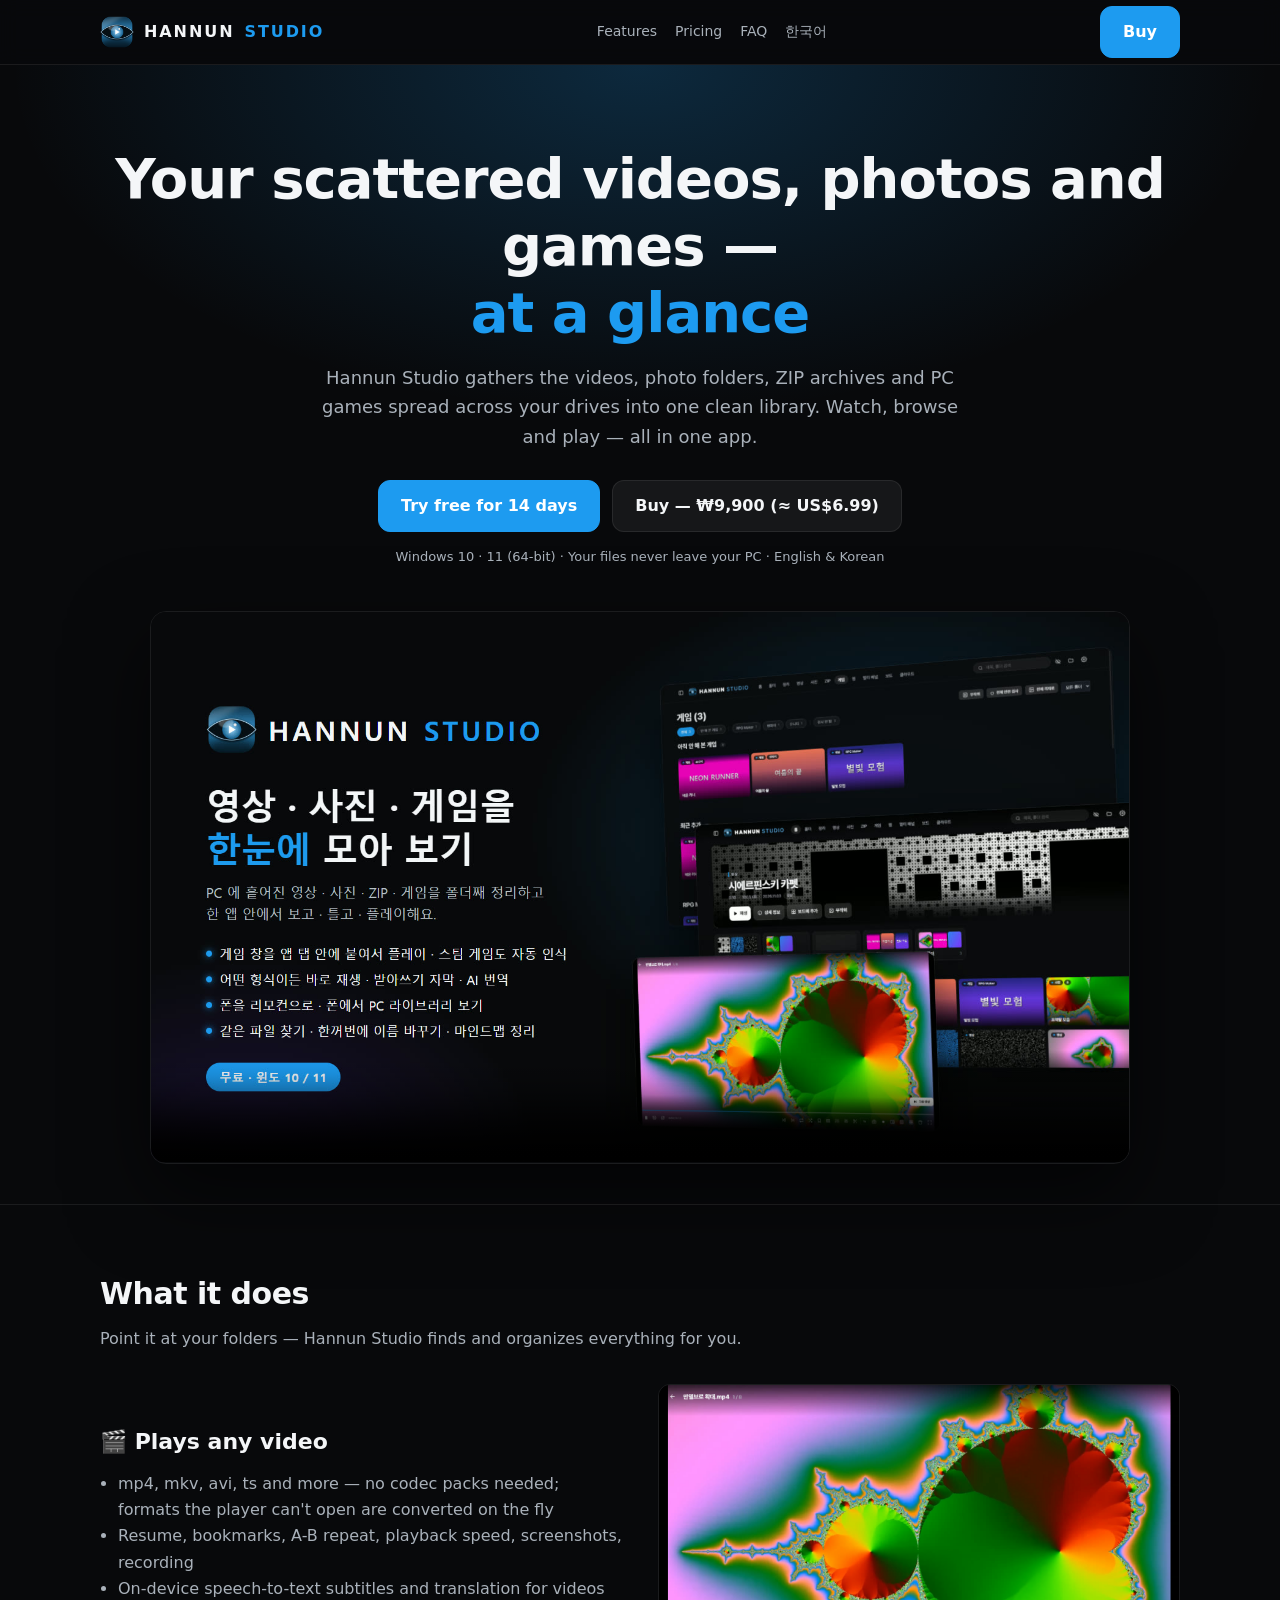
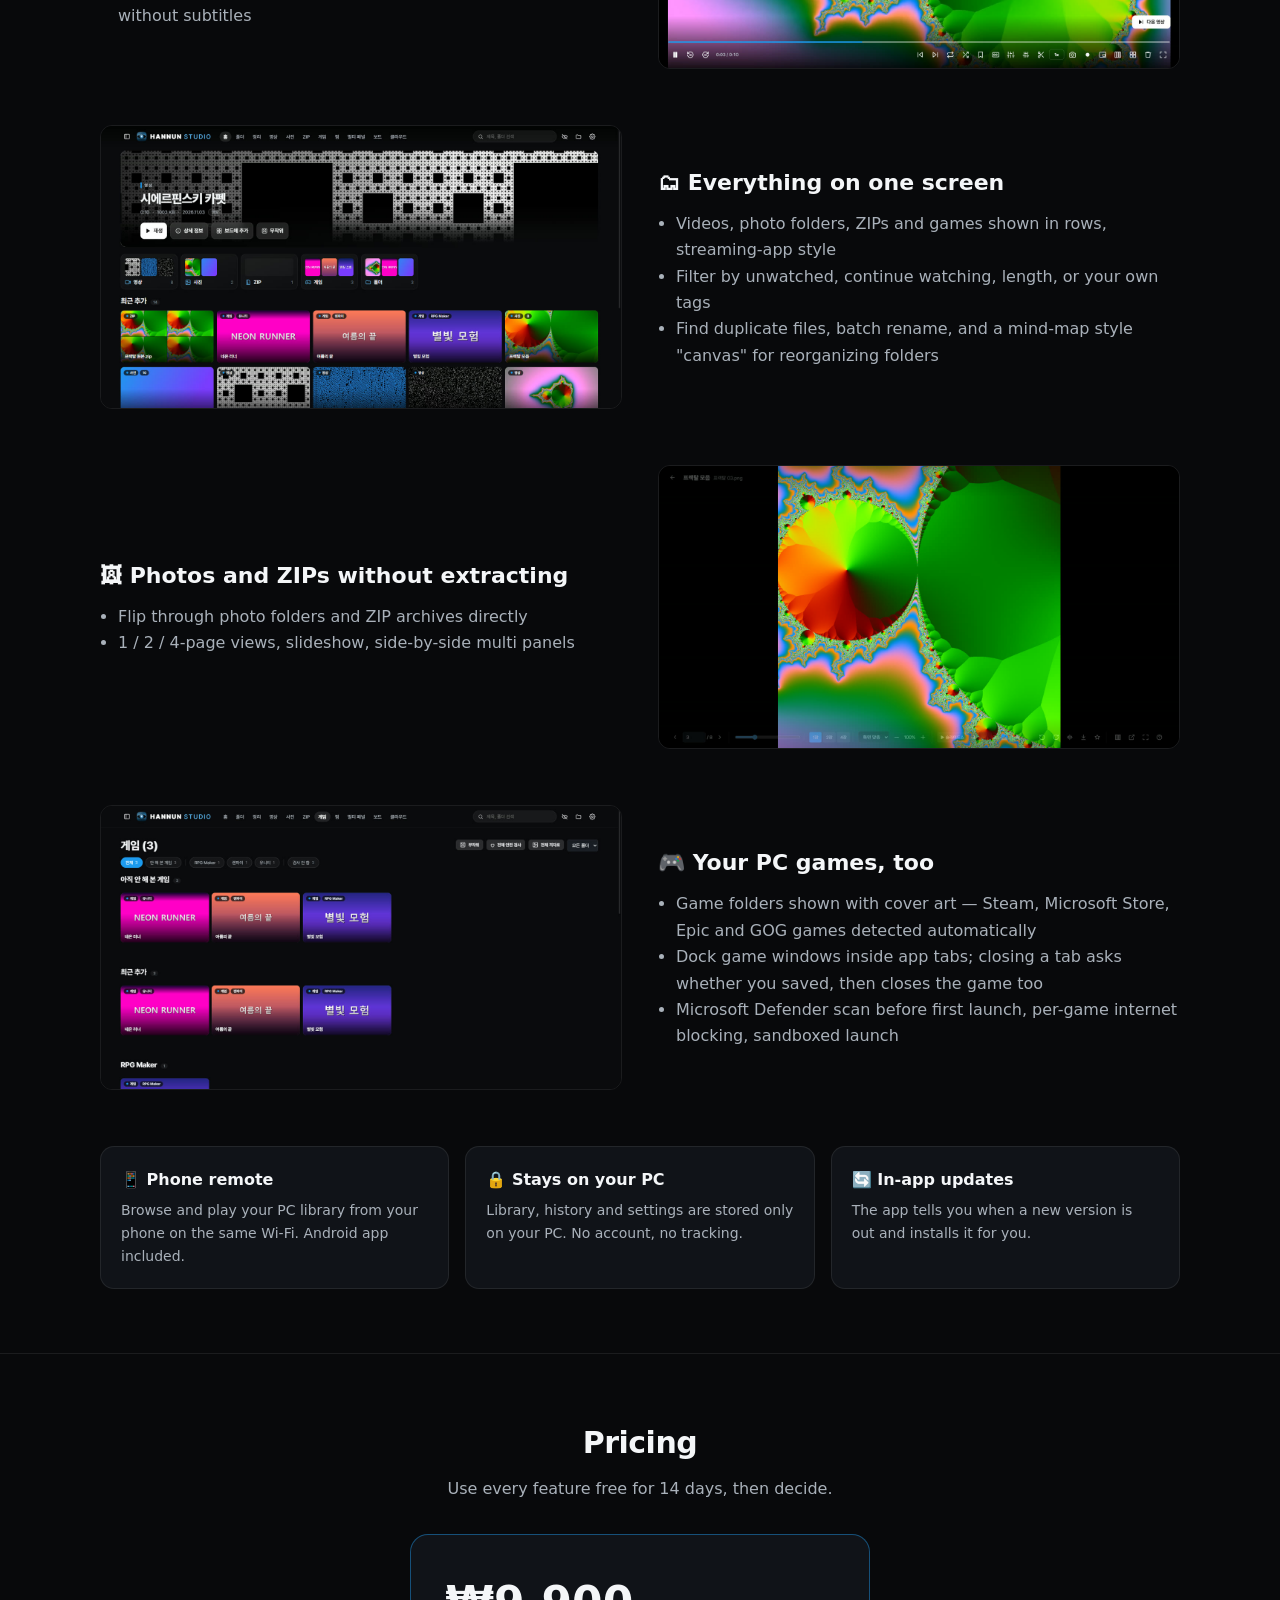
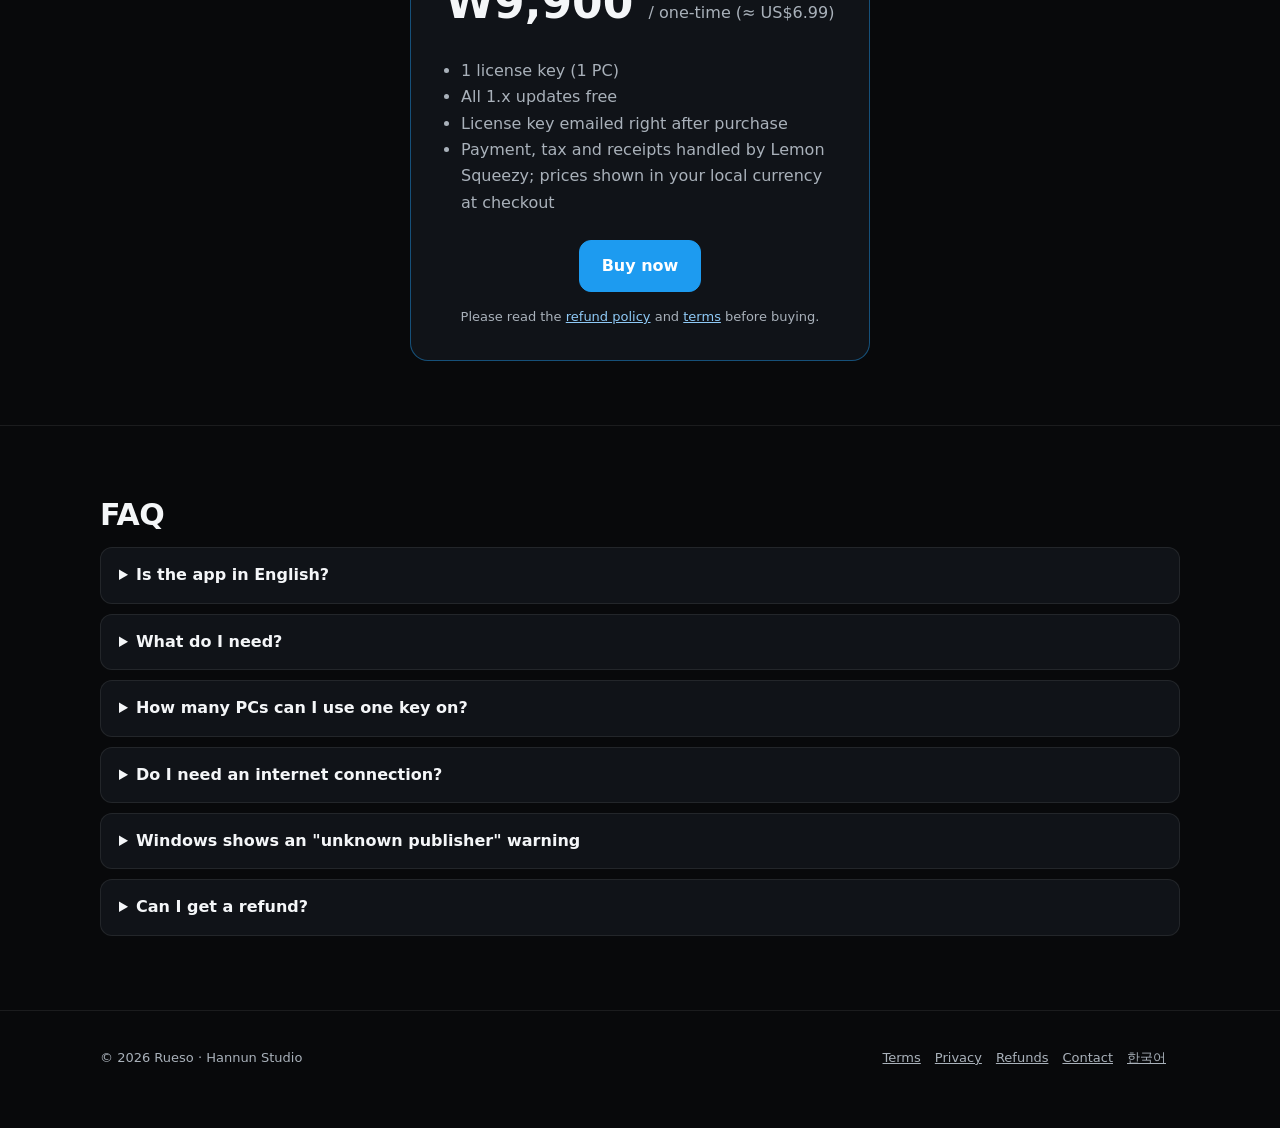
==== en/index.html @ 0281b0a4 "가격 ₩9,900 (약 US$6.99) Co-Authored-By: Claude Opus 5.5 <noreply@anthropic.com>" ====
<!doctype html>
<html lang="en">
<head>
<meta charset="utf-8">
<meta name="viewport" content="width=device-width, initial-scale=1">
<title>Hannun Studio — your videos, photos and games in one place</title>
<meta name="description" content="A Windows desktop app that organizes the videos, photo folders, ZIP archives and PC games scattered across your drives into one library.">
<link rel="icon" href="../img/logo.png">
<link rel="stylesheet" href="../style.css">
</head>
<body>
<header class="top"><div class="wrap">
  <a class="brand" href="./"><img src="../img/logo.png" alt="">HANNUN <span>STUDIO</span></a>
  <nav class="links"><a href="#features">Features</a><a href="#price">Pricing</a><a href="#faq">FAQ</a><a href="../">한국어</a></nav>
  <a class="btn primary" href="https://BUY-LINK">Buy</a>
</div></header>

<div class="hero"><div class="wrap">
  <h1>Your scattered videos, photos and games —<br><em>at a glance</em></h1>
  <p>Hannun Studio gathers the videos, photo folders, ZIP archives and PC games spread across your drives into one clean library. Watch, browse and play — all in one app.</p>
  <div class="cta">
    <a class="btn primary" href="https://github.com/hannunstudio/hannunstudio.github.io/releases/latest/download/HannunStudio-Setup.exe">Try free for 14 days</a>
    <a class="btn" href="#price">Buy — ₩9,900 (≈ US$6.99)</a>
  </div>
  <small>Windows 10 · 11 (64-bit) · Your files never leave your PC · English &amp; Korean</small>
  <div class="video"><video src="../img/promo.mp4" poster="../img/banner.jpg" autoplay muted loop playsinline controls></video></div>
</div></div>

<section id="features"><div class="wrap">
  <h2>What it does</h2>
  <p class="lead">Point it at your folders — Hannun Studio finds and organizes everything for you.</p>

  <div class="feat">
    <div><h3>🎬 Plays any video</h3><ul>
      <li>mp4, mkv, avi, ts and more — no codec packs needed; formats the player can't open are converted on the fly</li>
      <li>Resume, bookmarks, A-B repeat, playback speed, screenshots, recording</li>
      <li>On-device speech-to-text subtitles and translation for videos without subtitles</li>
    </ul></div>
    <div class="shot"><img src="../img/player.jpg" alt="Video player" loading="lazy"></div>
  </div>

  <div class="feat">
    <div><h3>🗂 Everything on one screen</h3><ul>
      <li>Videos, photo folders, ZIPs and games shown in rows, streaming-app style</li>
      <li>Filter by unwatched, continue watching, length, or your own tags</li>
      <li>Find duplicate files, batch rename, and a mind-map style "canvas" for reorganizing folders</li>
    </ul></div>
    <div class="shot"><img src="../img/home.jpg" alt="Home screen" loading="lazy"></div>
  </div>

  <div class="feat">
    <div><h3>🖼 Photos and ZIPs without extracting</h3><ul>
      <li>Flip through photo folders and ZIP archives directly</li>
      <li>1 / 2 / 4-page views, slideshow, side-by-side multi panels</li>
    </ul></div>
    <div class="shot"><img src="../img/viewer.jpg" alt="Photo viewer" loading="lazy"></div>
  </div>

  <div class="feat">
    <div><h3>🎮 Your PC games, too</h3><ul>
      <li>Game folders shown with cover art — Steam, Microsoft Store, Epic and GOG games detected automatically</li>
      <li>Dock game windows inside app tabs; closing a tab asks whether you saved, then closes the game too</li>
      <li>Microsoft Defender scan before first launch, per-game internet blocking, sandboxed launch</li>
    </ul></div>
    <div class="shot"><img src="../img/games.jpg" alt="Game library" loading="lazy"></div>
  </div>

  <div class="grid3">
    <div class="card"><b>📱 Phone remote</b><p>Browse and play your PC library from your phone on the same Wi-Fi. Android app included.</p></div>
    <div class="card"><b>🔒 Stays on your PC</b><p>Library, history and settings are stored only on your PC. No account, no tracking.</p></div>
    <div class="card"><b>🔄 In-app updates</b><p>The app tells you when a new version is out and installs it for you.</p></div>
  </div>
</div></section>

<section id="price"><div class="wrap">
  <h2 style="text-align:center">Pricing</h2>
  <p class="lead" style="text-align:center">Use every feature free for 14 days, then decide.</p>
  <div class="price">
    <div class="amt">₩9,900 <small>/ one-time (≈ US$6.99)</small></div>
    <ul>
      <li>1 license key (1 PC)</li>
      <li>All 1.x updates free</li>
      <li>License key emailed right after purchase</li>
      <li>Payment, tax and receipts handled by Lemon Squeezy; prices shown in your local currency at checkout</li>
    </ul>
    <a class="btn primary" href="https://BUY-LINK">Buy now</a>
    <p style="color:var(--text2);font-size:13px;margin:14px 0 0">Please read the <a href="refund.html">refund policy</a> and <a href="terms.html">terms</a> before buying.</p>
  </div>
</div></section>

<section id="faq"><div class="wrap">
  <h2>FAQ</h2>
  <details><summary>Is the app in English?</summary><p>Yes. The app and the phone app come in English and Korean, following your Windows (and phone) language. You can switch in Settings → Display → Language.</p></details>
  <details><summary>What do I need?</summary><p>Windows 10 or 11 (64-bit). macOS is not supported yet.</p></details>
  <details><summary>How many PCs can I use one key on?</summary><p>One PC. When you change PCs, remove the key in Settings → About and register it on the new PC.</p></details>
  <details><summary>Do I need an internet connection?</summary><p>Only to register the license key and to download updates. Everything else works offline.</p></details>
  <details><summary>Windows shows an "unknown publisher" warning</summary><p>The app is made by an independent developer and is not code-signed yet. Click "More info → Run anyway" to install.</p></details>
  <details><summary>Can I get a refund?</summary><p>Yes — full refund within 14 days of purchase. See the <a href="refund.html">refund policy</a>.</p></details>
</div></section>

<footer><div class="wrap">
  <div>© 2026 Rueso · Hannun Studio</div>
  <div><a href="terms.html">Terms</a><a href="privacy.html">Privacy</a><a href="refund.html">Refunds</a><a href="mailto:yns747@gmail.com">Contact</a><a href="../">한국어</a></div>
</div></footer>
</body>
</html>
---- style.css ----
:root { --bg: #08090b; --bg2: #101318; --line: rgba(255,255,255,.08); --text: #f4f6f8; --text2: #a9b1ba; --accent: #1d9bf0; --accent2: #8fcaf7; }
* { box-sizing: border-box; }
html { scroll-behavior: smooth; }
body { word-break: keep-all; overflow-wrap: anywhere; margin: 0; background: var(--bg); color: var(--text); font-family: 'Pretendard', 'Apple SD Gothic Neo', 'Malgun Gothic', system-ui, sans-serif; line-height: 1.65; }
a { color: var(--accent2); }
.wrap { max-width: 1120px; margin: 0 auto; padding: 0 20px; }
header.top { position: sticky; top: 0; z-index: 10; background: rgba(8,9,11,.82); backdrop-filter: blur(10px); border-bottom: 1px solid var(--line); }
header.top .wrap { display: flex; align-items: center; justify-content: space-between; height: 64px; gap: 16px; }
.brand { display: flex; align-items: center; gap: 10px; text-decoration: none; color: var(--text); font-weight: 800; letter-spacing: .12em; }
.brand img { width: 34px; height: 34px; border-radius: 9px; }
.brand span { color: var(--accent); font-weight: 600; }
nav.links { display: flex; gap: 18px; font-size: 14px; }
nav.links a { color: var(--text2); text-decoration: none; }
nav.links a:hover { color: var(--text); }
.btn { white-space: nowrap; display: inline-flex; align-items: center; gap: 8px; padding: 12px 22px; border-radius: 12px; font-weight: 700; text-decoration: none; border: 1px solid var(--line); color: var(--text); background: rgba(255,255,255,.06); }
.btn.primary { background: var(--accent); border-color: var(--accent); color: #fff; }
.btn:hover { filter: brightness(1.1); }
.hero { padding: 80px 0 40px; text-align: center; background: radial-gradient(900px 500px at 50% 0%, rgba(29,155,240,.22), transparent 70%); }
.hero h1 { font-size: clamp(32px, 5.4vw, 56px); line-height: 1.2; margin: 0 0 16px; letter-spacing: -1px; }
.hero h1 em { font-style: normal; color: var(--accent); }
.hero p { color: var(--text2); font-size: 18px; margin: 0 auto 28px; max-width: 640px; }
.hero .cta { display: flex; gap: 12px; justify-content: center; flex-wrap: wrap; }
.hero small { display: block; margin-top: 14px; color: var(--text2); font-size: 13px; }
.video { margin: 44px auto 0; max-width: 980px; border-radius: 16px; overflow: hidden; border: 1px solid var(--line); box-shadow: 0 30px 80px rgba(0,0,0,.6); }
.video video { display: block; width: 100%; height: auto; }
section { padding: 64px 0; border-top: 1px solid var(--line); }
section h2 { font-size: 30px; margin: 0 0 8px; letter-spacing: -.5px; }
section .lead { color: var(--text2); margin: 0 0 32px; }
.feat { display: grid; grid-template-columns: 1fr 1fr; gap: 36px; align-items: center; margin-bottom: 56px; }
.feat:nth-child(even) .shot { order: -1; }
.feat h3 { font-size: 22px; margin: 0 0 10px; }
.feat ul { margin: 0; padding-left: 18px; color: var(--text2); }
.feat .shot img { width: 100%; border-radius: 12px; border: 1px solid var(--line); display: block; }
.grid3 { display: grid; grid-template-columns: repeat(3, 1fr); gap: 16px; }
.card { background: var(--bg2); border: 1px solid var(--line); border-radius: 14px; padding: 20px; }
.card b { display: block; margin-bottom: 6px; }
.card p { margin: 0; color: var(--text2); font-size: 14px; }
.price { max-width: 460px; margin: 0 auto; text-align: center; background: var(--bg2); border: 1px solid rgba(29,155,240,.45); border-radius: 18px; padding: 32px; }
.price .amt { font-size: 44px; font-weight: 800; }
.price .amt small { font-size: 16px; color: var(--text2); font-weight: 500; }
.price ul { text-align: left; color: var(--text2); margin: 18px 0 24px; padding-left: 18px; }
details { background: var(--bg2); border: 1px solid var(--line); border-radius: 12px; padding: 14px 18px; margin-bottom: 10px; }
details summary { cursor: pointer; font-weight: 700; }
details p { color: var(--text2); margin: 10px 0 0; }
footer { padding: 36px 0 60px; border-top: 1px solid var(--line); color: var(--text2); font-size: 13px; }
footer .wrap { display: flex; justify-content: space-between; gap: 16px; flex-wrap: wrap; }
footer a { color: var(--text2); margin-right: 14px; }
.doc { padding: 48px 0 80px; }
.doc h1 { font-size: 32px; margin: 0 0 6px; }
.doc .muted { color: var(--text2); margin-bottom: 28px; }
.doc h2 { font-size: 20px; margin: 30px 0 8px; }
.doc p, .doc li { color: #d5dbe1; }
@media (max-width: 760px) {
  nav.links { display: none; }
  .feat { grid-template-columns: 1fr; gap: 16px; }
  .feat:nth-child(even) .shot { order: 0; }
  .grid3 { grid-template-columns: 1fr; }
  .hero { padding-top: 48px; }
  header.top .btn { padding: 8px 14px; font-size: 14px; }
  .brand { letter-spacing: .06em; font-size: 14px; }
}
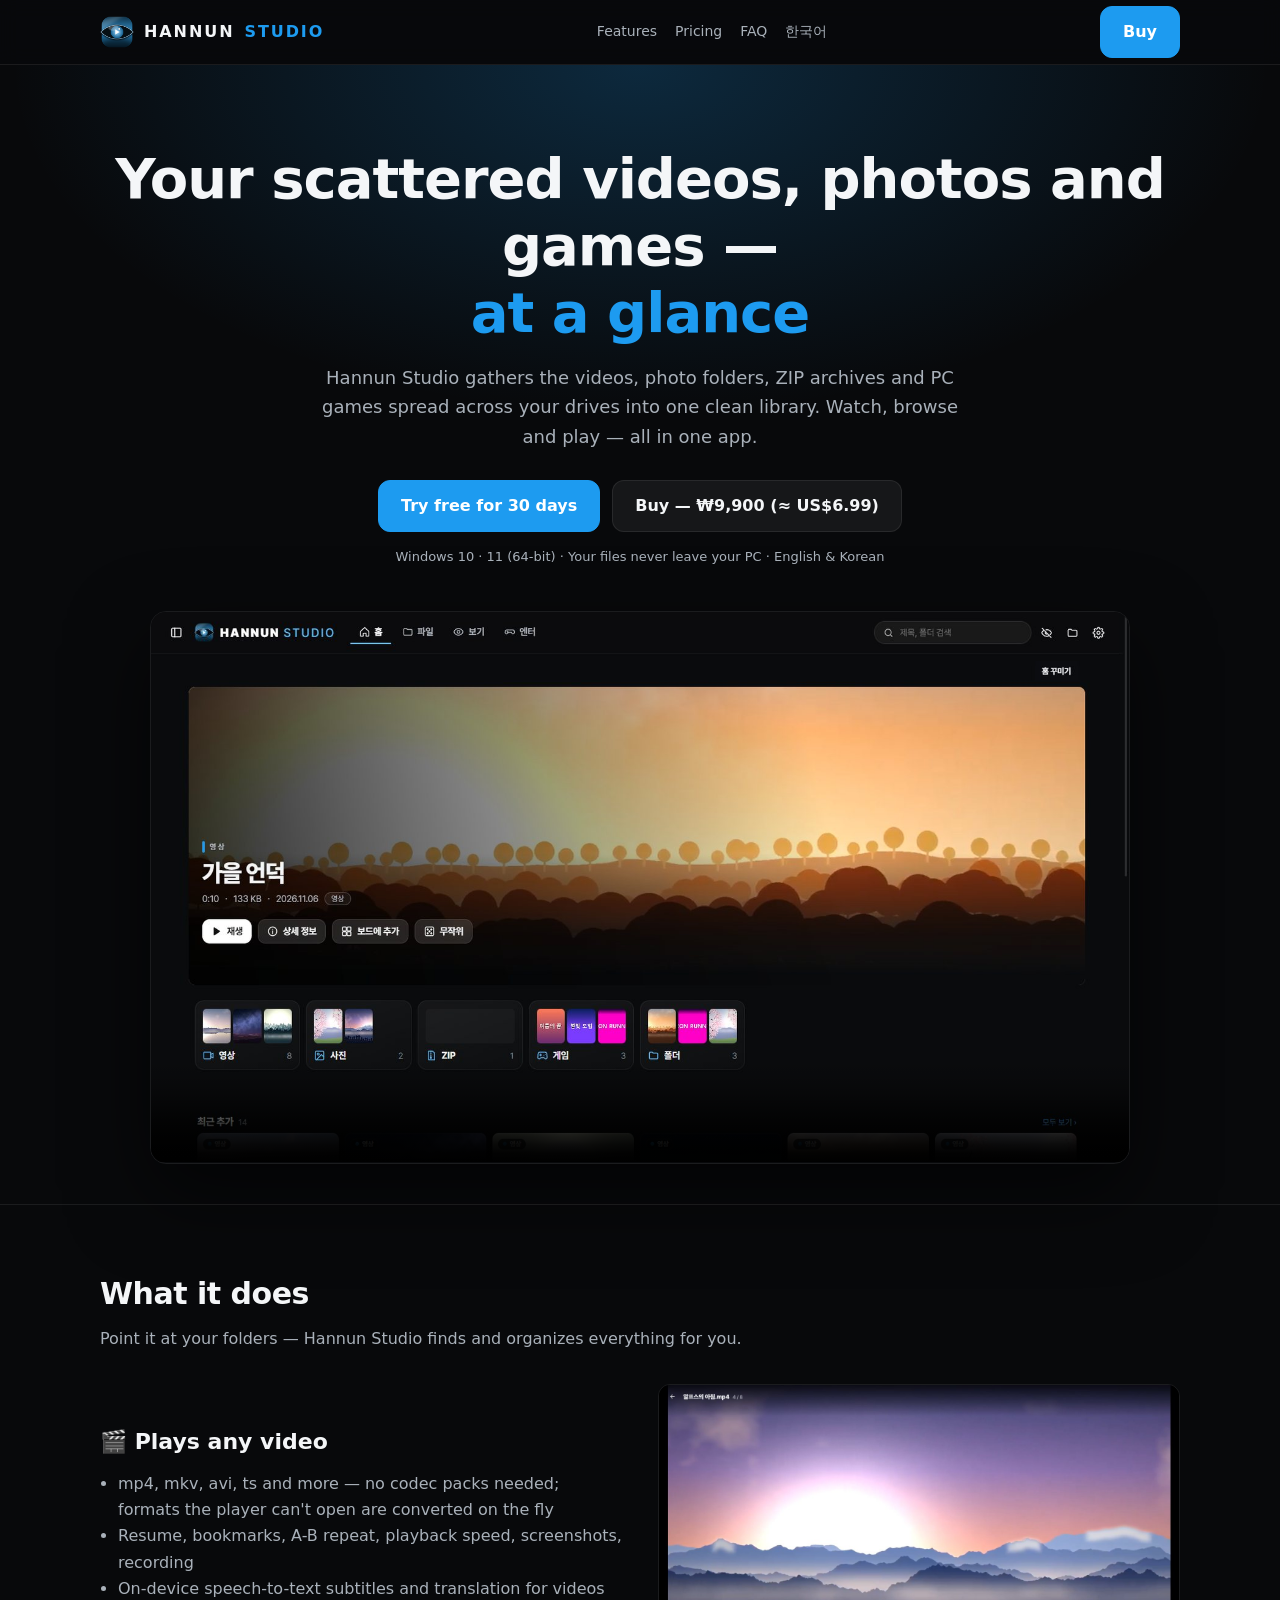
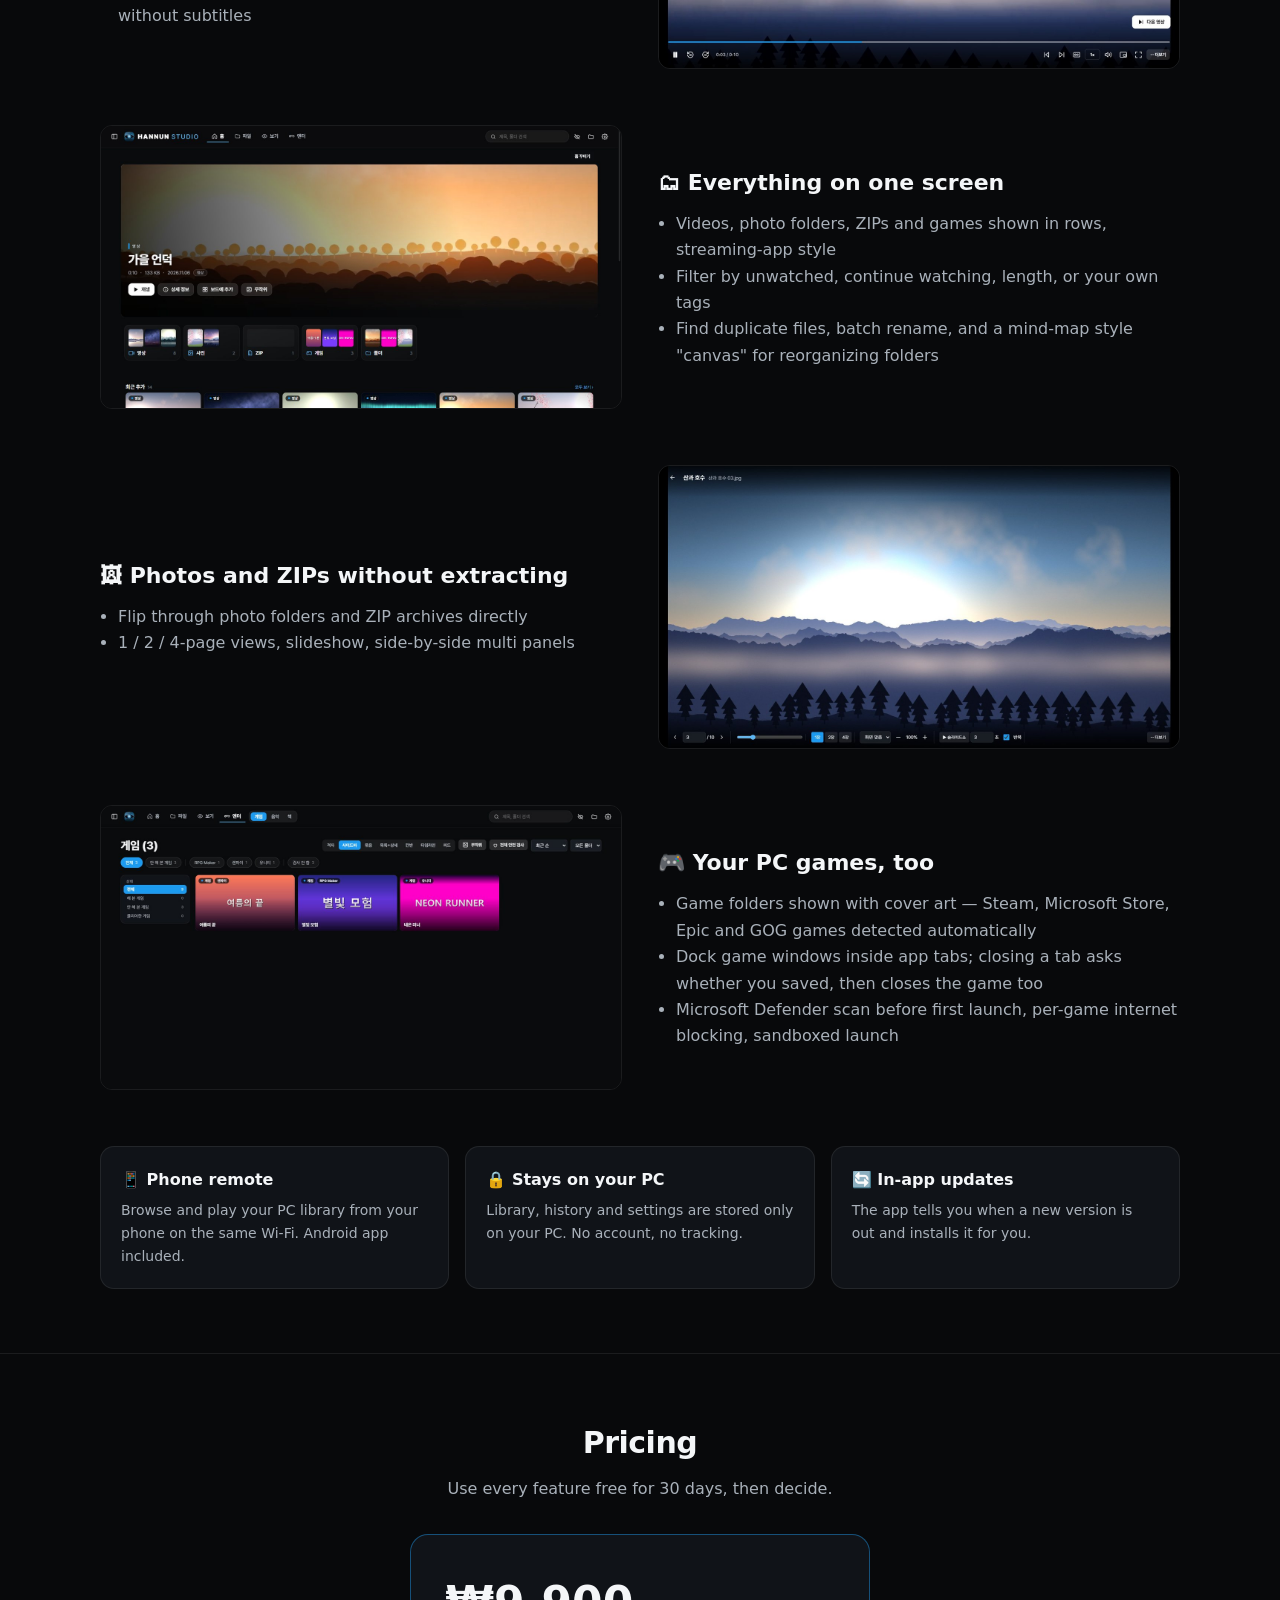
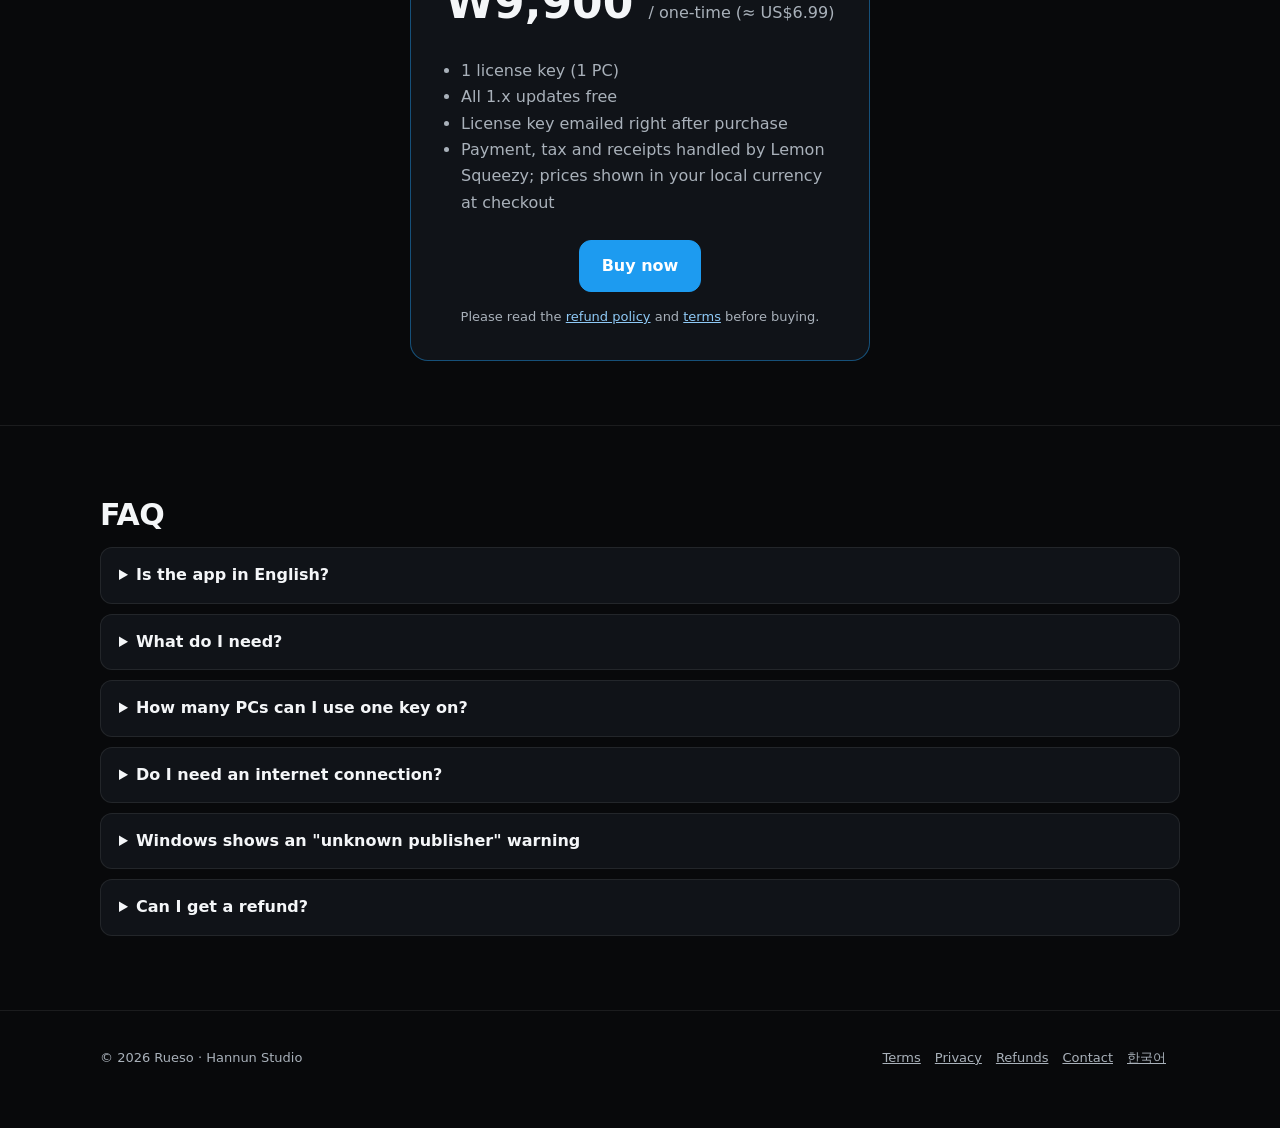
==== commit b8e48762: "Release 1.3.5 manifest; trial 30 days wording Co-Authored-By: Claude Sonnet 5.5 <noreply@anthropic.c" ====
--- a/en/index.html
+++ b/en/index.html
@@ -19,7 +19,7 @@
   <h1>Your scattered videos, photos and games —<br><em>at a glance</em></h1>
   <p>Hannun Studio gathers the videos, photo folders, ZIP archives and PC games spread across your drives into one clean library. Watch, browse and play — all in one app.</p>
   <div class="cta">
-    <a class="btn primary" href="https://github.com/hannunstudio/hannunstudio.github.io/releases/latest/download/HannunStudio-Setup.exe">Try free for 14 days</a>
+    <a class="btn primary" href="https://github.com/hannunstudio/hannunstudio.github.io/releases/latest/download/HannunStudio-Setup.exe">Try free for 30 days</a>
     <a class="btn" href="#price">Buy — ₩9,900 (≈ US$6.99)</a>
   </div>
   <small>Windows 10 · 11 (64-bit) · Your files never leave your PC · English &amp; Korean</small>
@@ -74,7 +74,7 @@
 
 <section id="price"><div class="wrap">
   <h2 style="text-align:center">Pricing</h2>
-  <p class="lead" style="text-align:center">Use every feature free for 14 days, then decide.</p>
+  <p class="lead" style="text-align:center">Use every feature free for 30 days, then decide.</p>
   <div class="price">
     <div class="amt">₩9,900 <small>/ one-time (≈ US$6.99)</small></div>
     <ul>
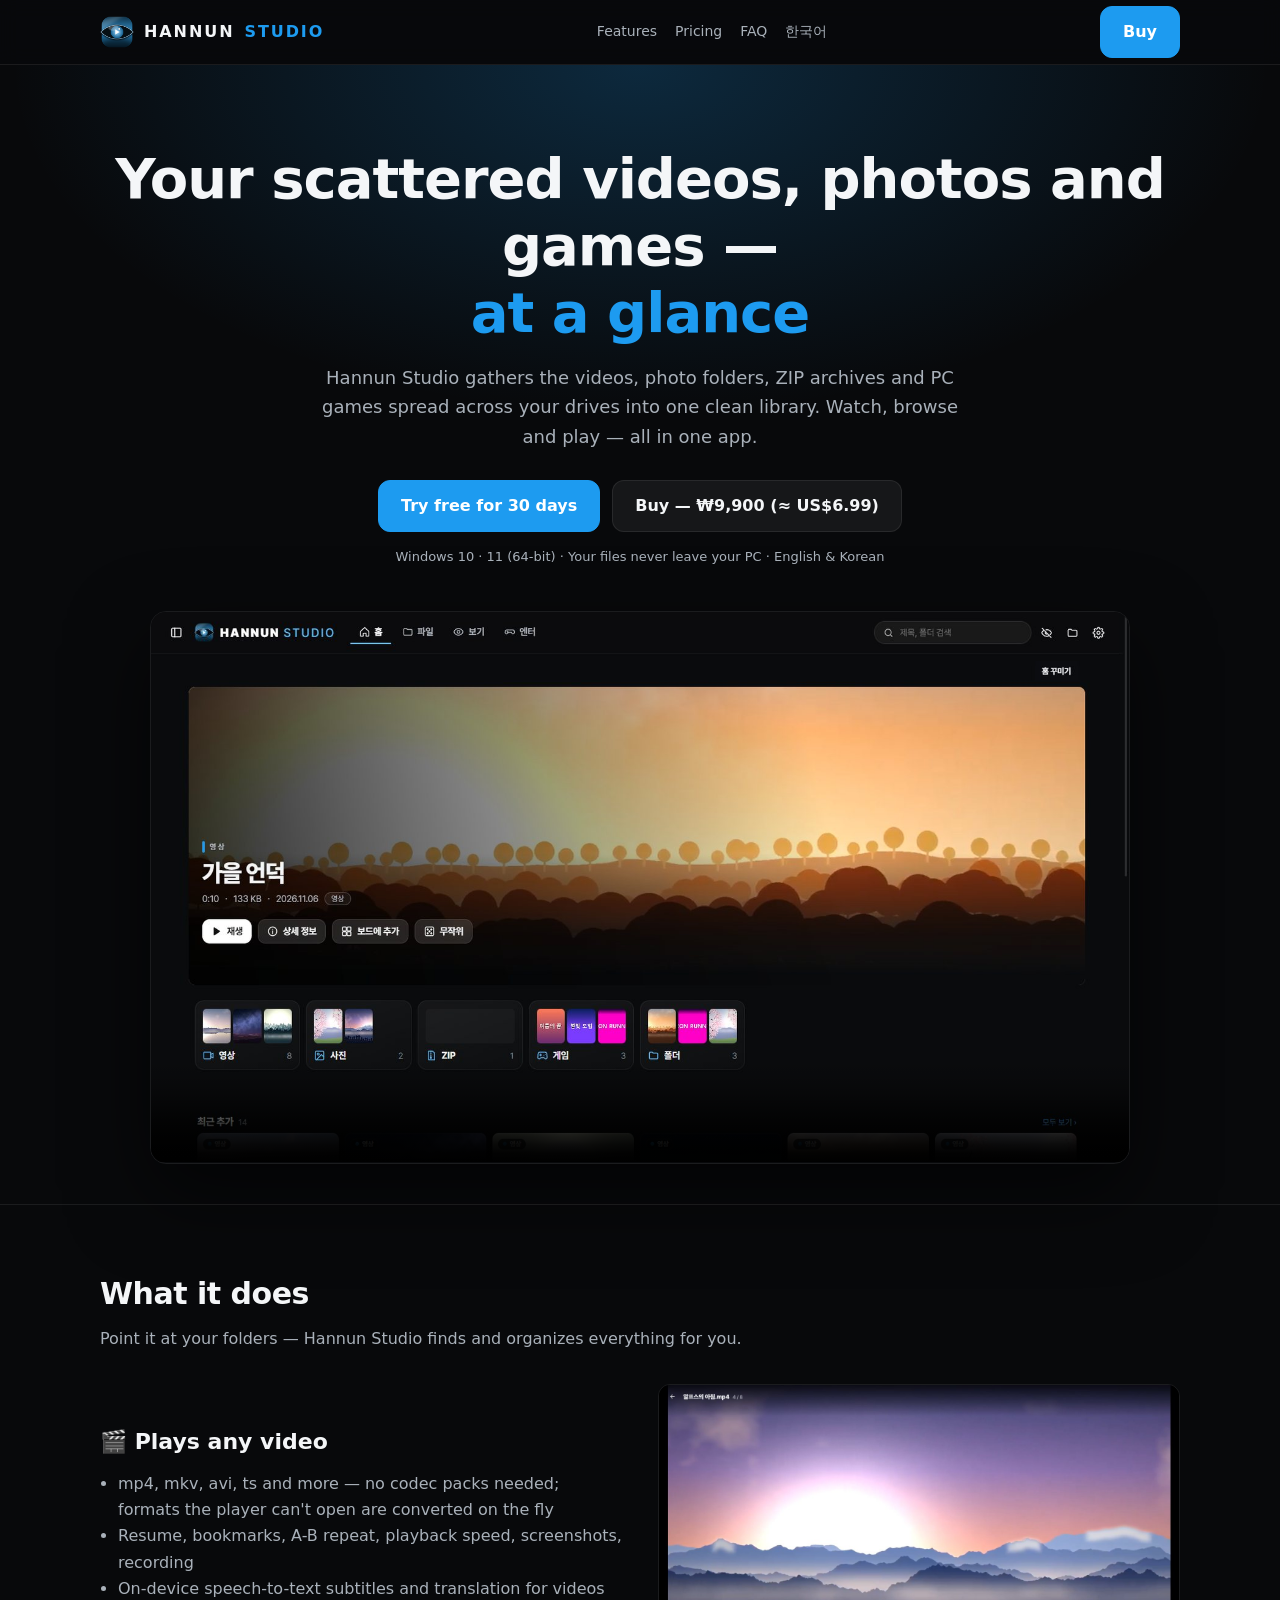
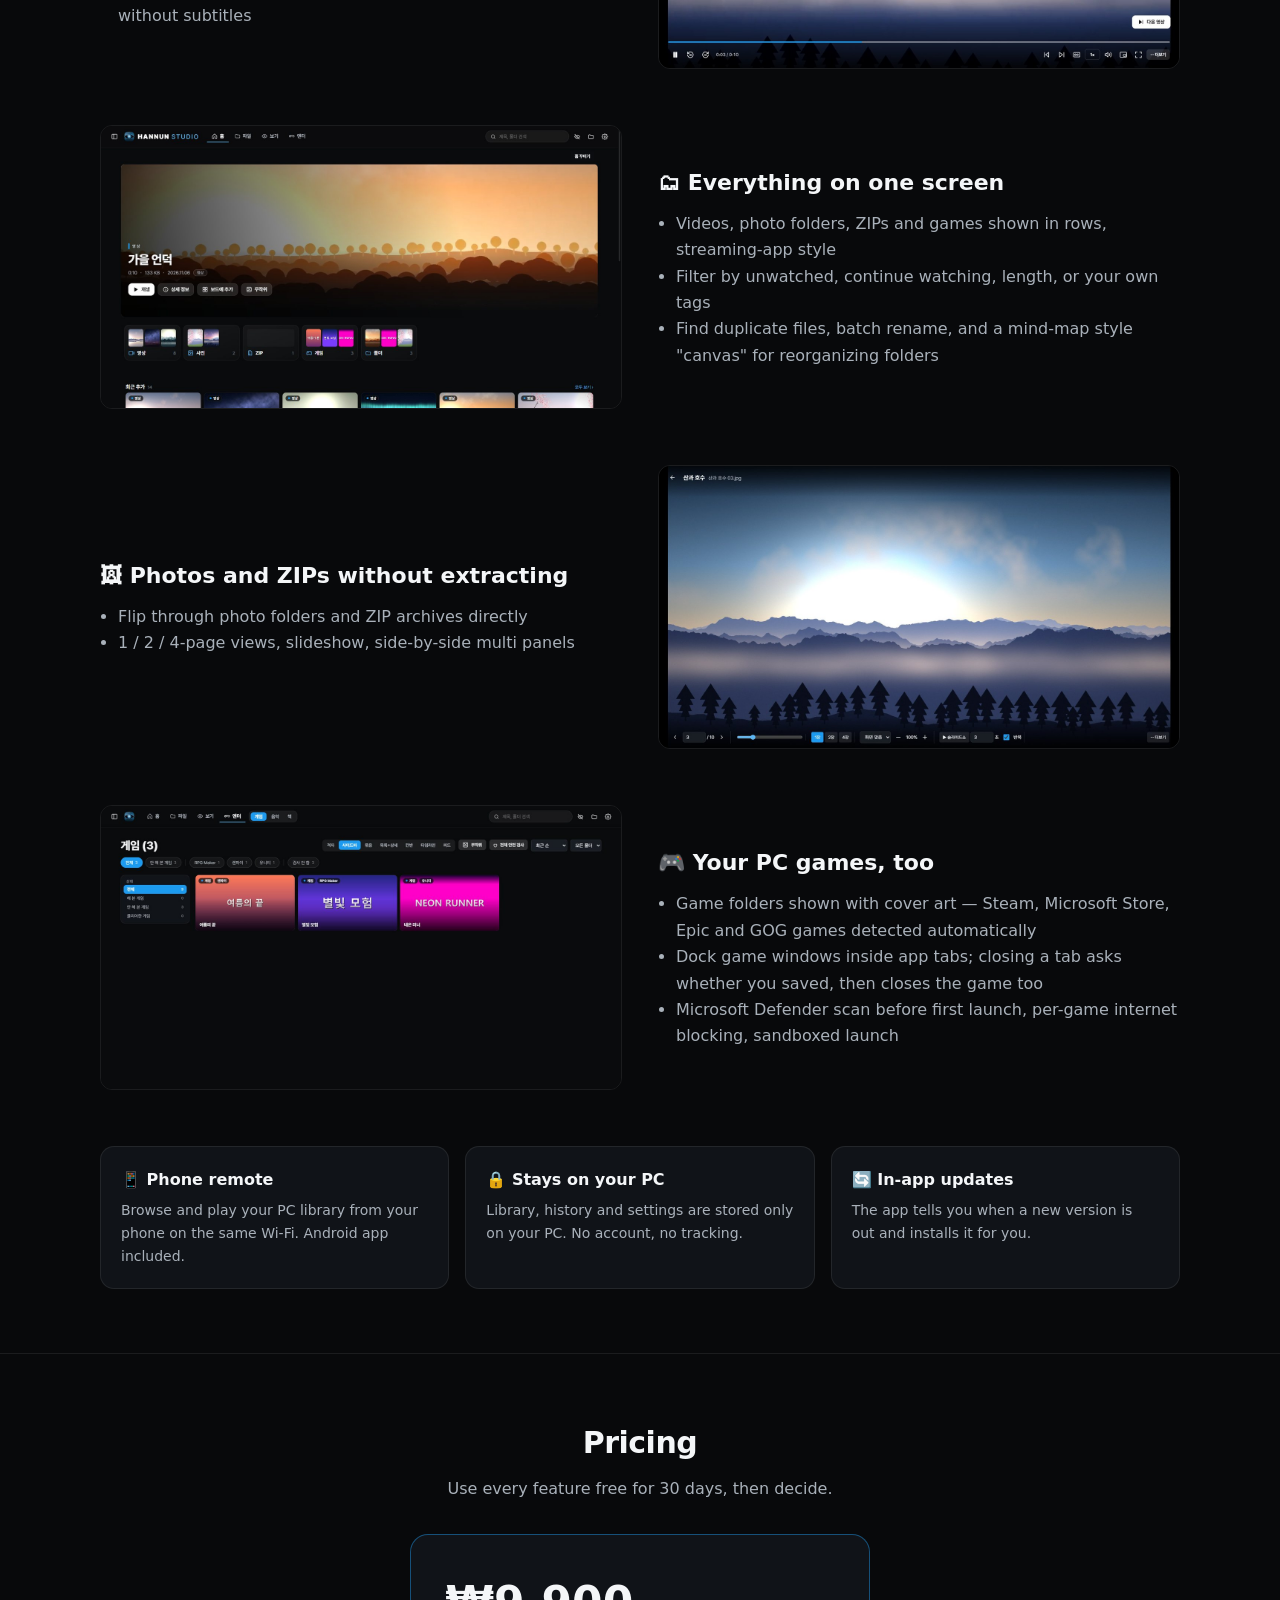
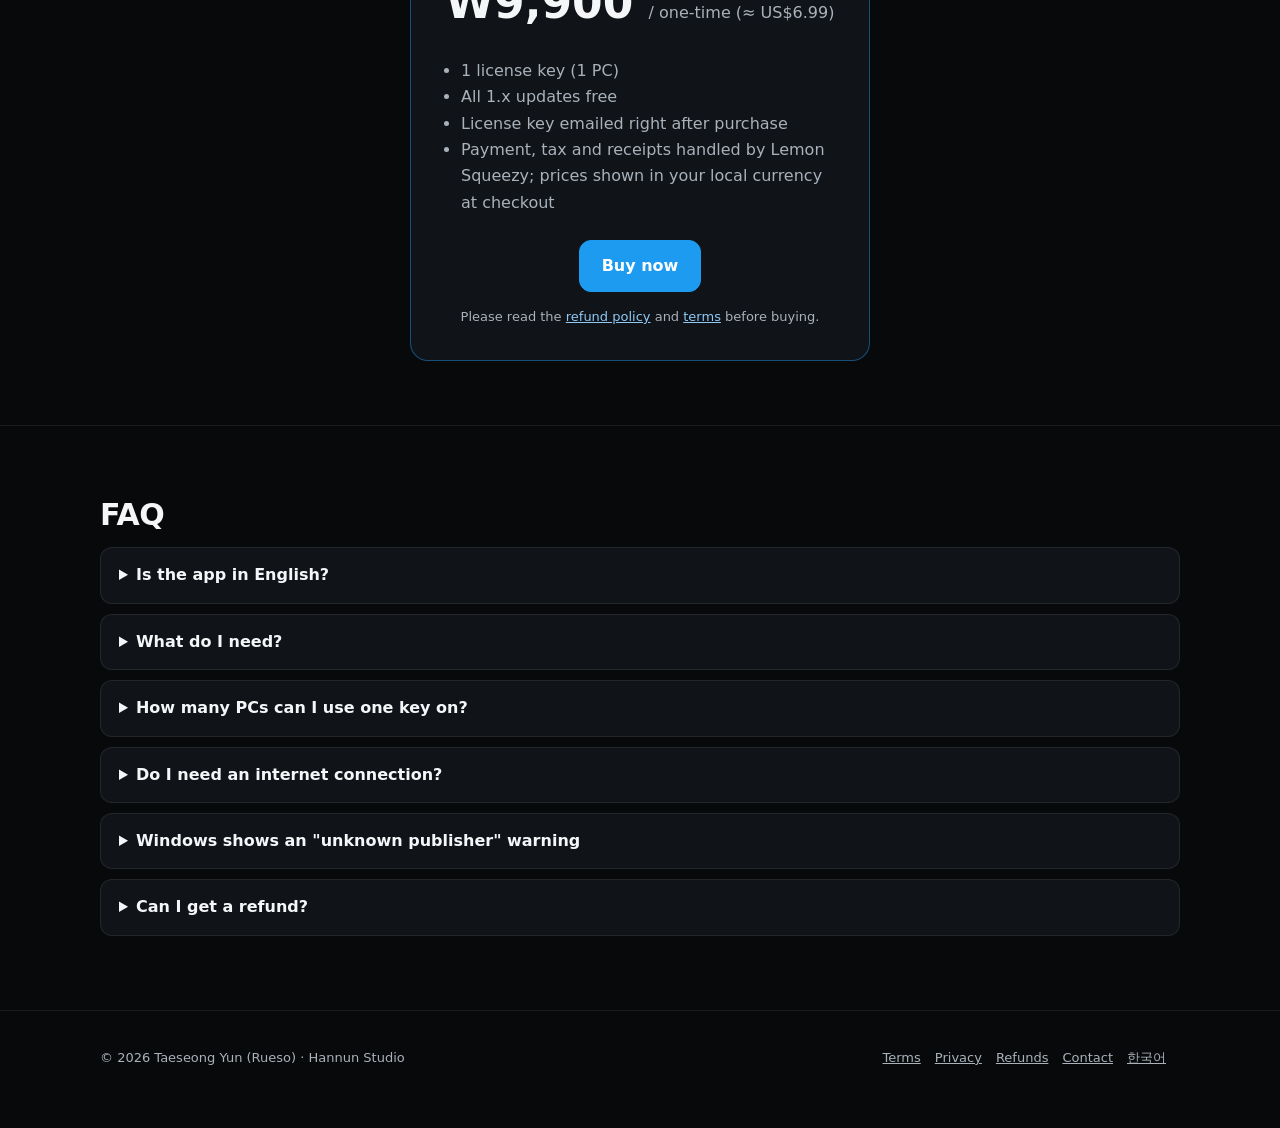
==== commit aa6d6da8: "Show author real name alongside brand nickname" ====
--- a/en/index.html
+++ b/en/index.html
@@ -12,7 +12,7 @@
 <header class="top"><div class="wrap">
   <a class="brand" href="./"><img src="../img/logo.png" alt="">HANNUN <span>STUDIO</span></a>
   <nav class="links"><a href="#features">Features</a><a href="#price">Pricing</a><a href="#faq">FAQ</a><a href="../">한국어</a></nav>
-  <a class="btn primary" href="https://BUY-LINK">Buy</a>
+  <a class="btn primary" href="https://hannunstudio.lemonsqueezy.com/">Buy</a>
 </div></header>
 
 <div class="hero"><div class="wrap">
@@ -83,7 +83,7 @@
       <li>License key emailed right after purchase</li>
       <li>Payment, tax and receipts handled by Lemon Squeezy; prices shown in your local currency at checkout</li>
     </ul>
-    <a class="btn primary" href="https://BUY-LINK">Buy now</a>
+    <a class="btn primary" href="https://hannunstudio.lemonsqueezy.com/">Buy now</a>
     <p style="color:var(--text2);font-size:13px;margin:14px 0 0">Please read the <a href="refund.html">refund policy</a> and <a href="terms.html">terms</a> before buying.</p>
   </div>
 </div></section>
@@ -99,7 +99,7 @@
 </div></section>
 
 <footer><div class="wrap">
-  <div>© 2026 Rueso · Hannun Studio</div>
+  <div>© 2026 Taeseong Yun (Rueso) · Hannun Studio</div>
   <div><a href="terms.html">Terms</a><a href="privacy.html">Privacy</a><a href="refund.html">Refunds</a><a href="mailto:yns747@gmail.com">Contact</a><a href="../">한국어</a></div>
 </div></footer>
 </body>
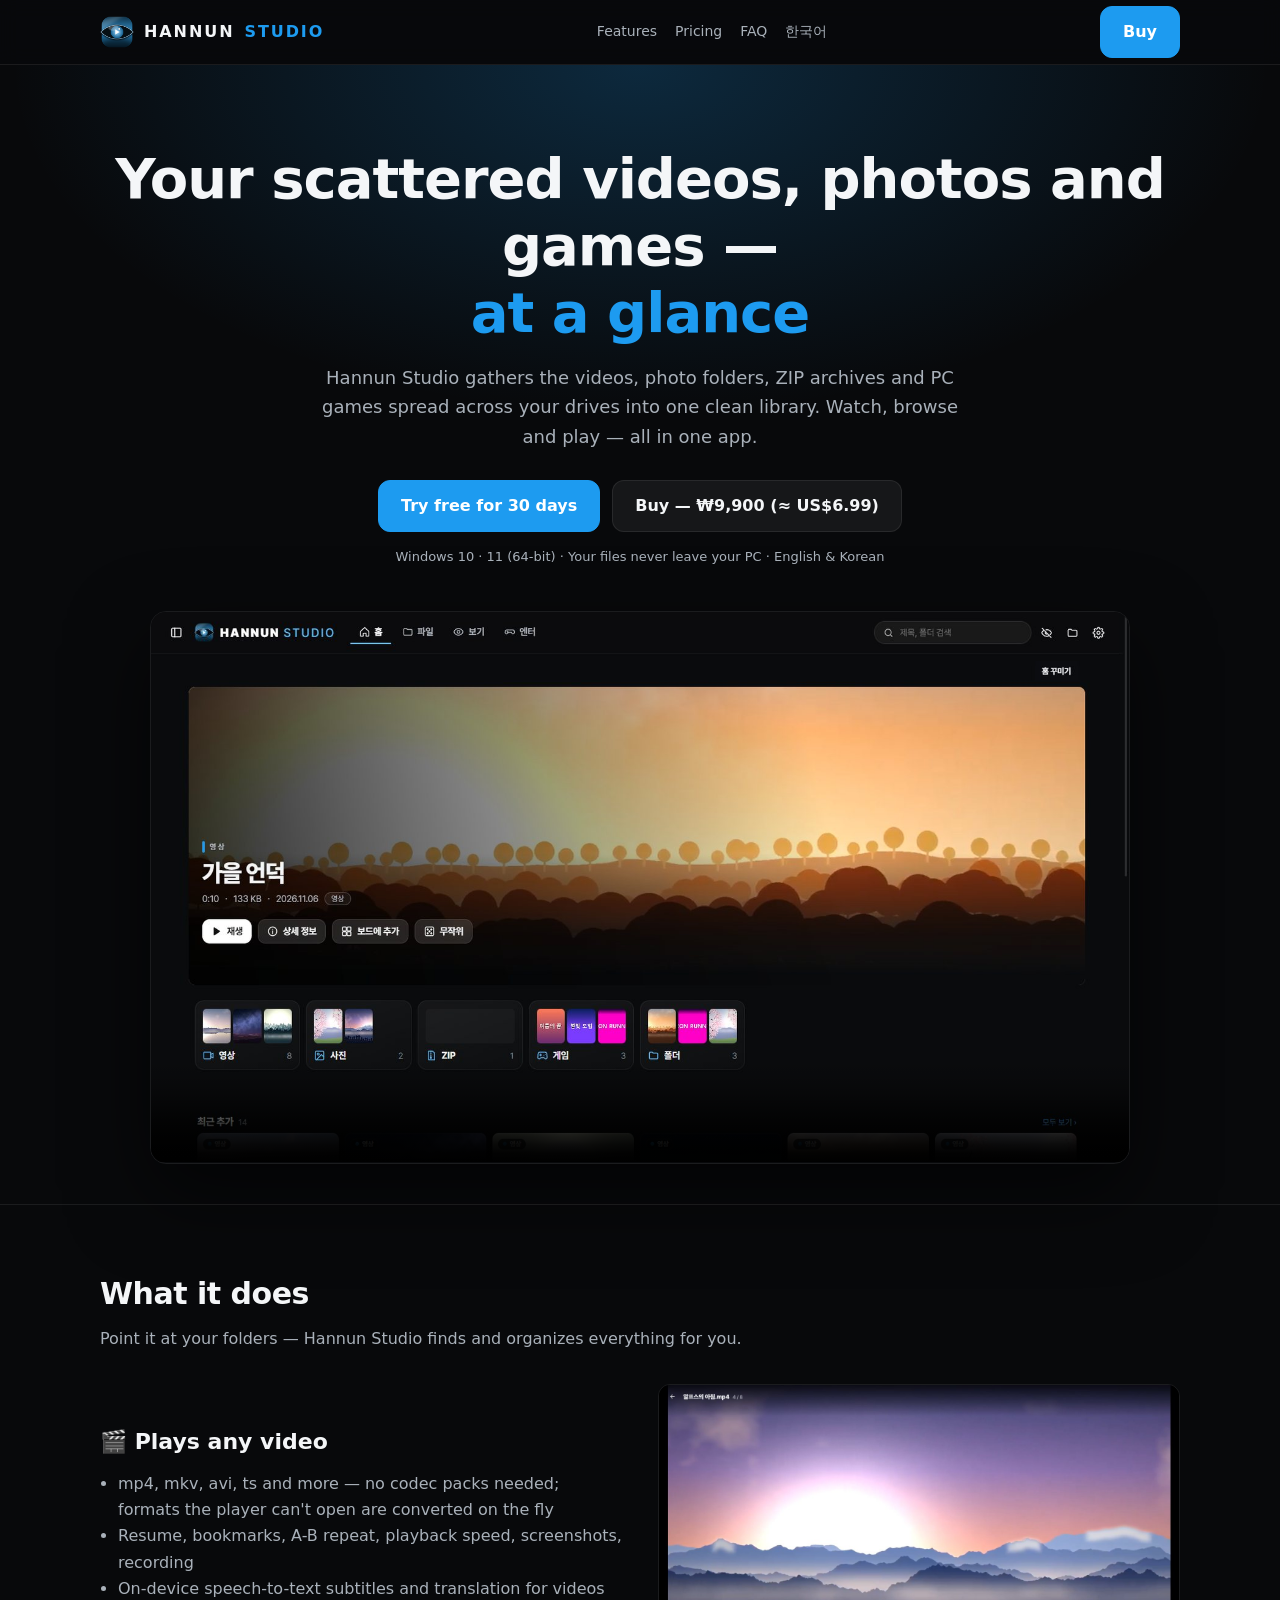
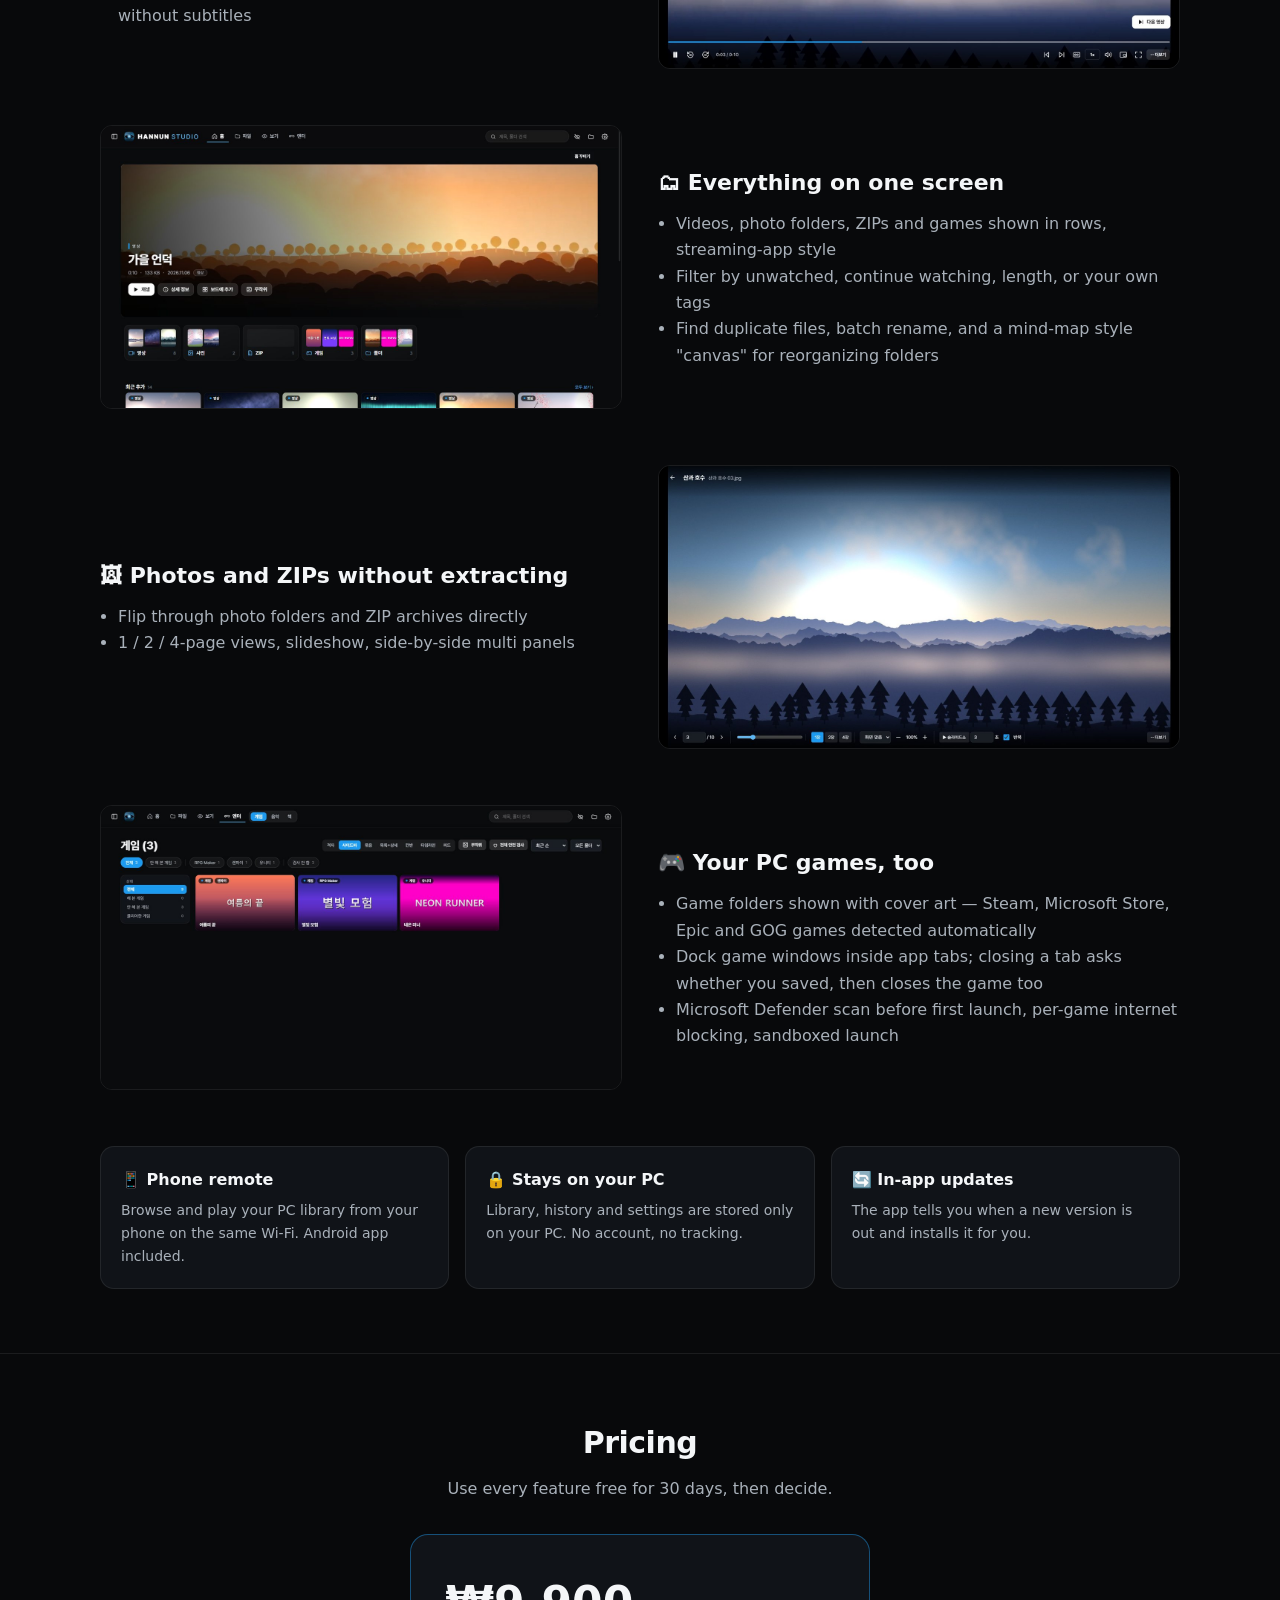
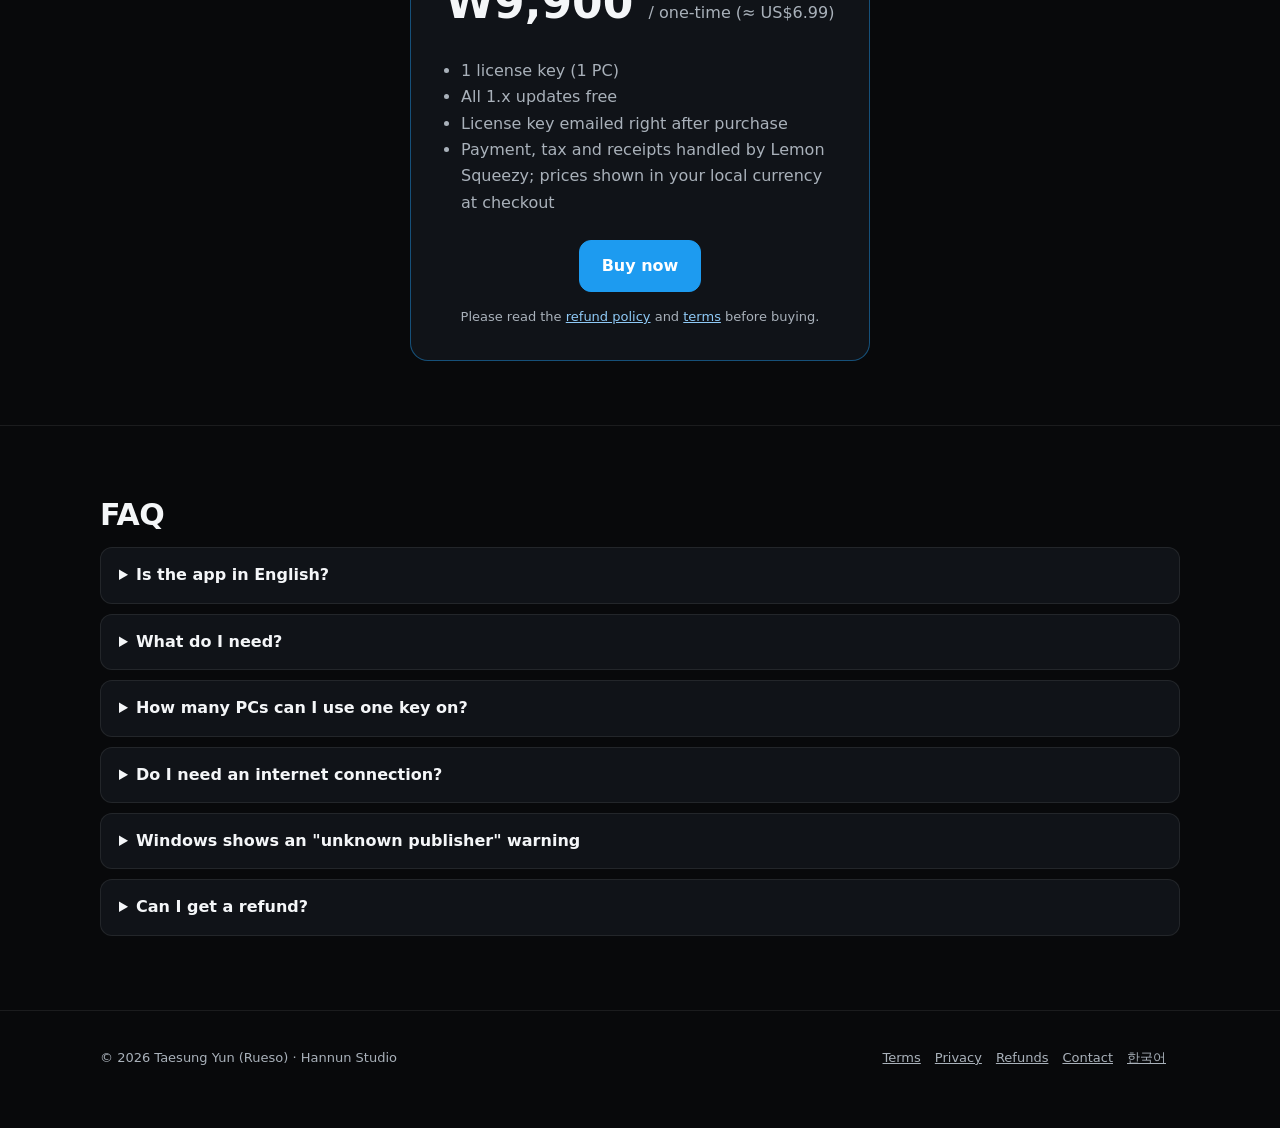
==== commit 0e1108bd: "Fix author name spelling to match passport" ====
--- a/en/index.html
+++ b/en/index.html
@@ -99,7 +99,7 @@
 </div></section>
 
 <footer><div class="wrap">
-  <div>© 2026 Taeseong Yun (Rueso) · Hannun Studio</div>
+  <div>© 2026 Taesung Yun (Rueso) · Hannun Studio</div>
   <div><a href="terms.html">Terms</a><a href="privacy.html">Privacy</a><a href="refund.html">Refunds</a><a href="mailto:yns747@gmail.com">Contact</a><a href="../">한국어</a></div>
 </div></footer>
 </body>
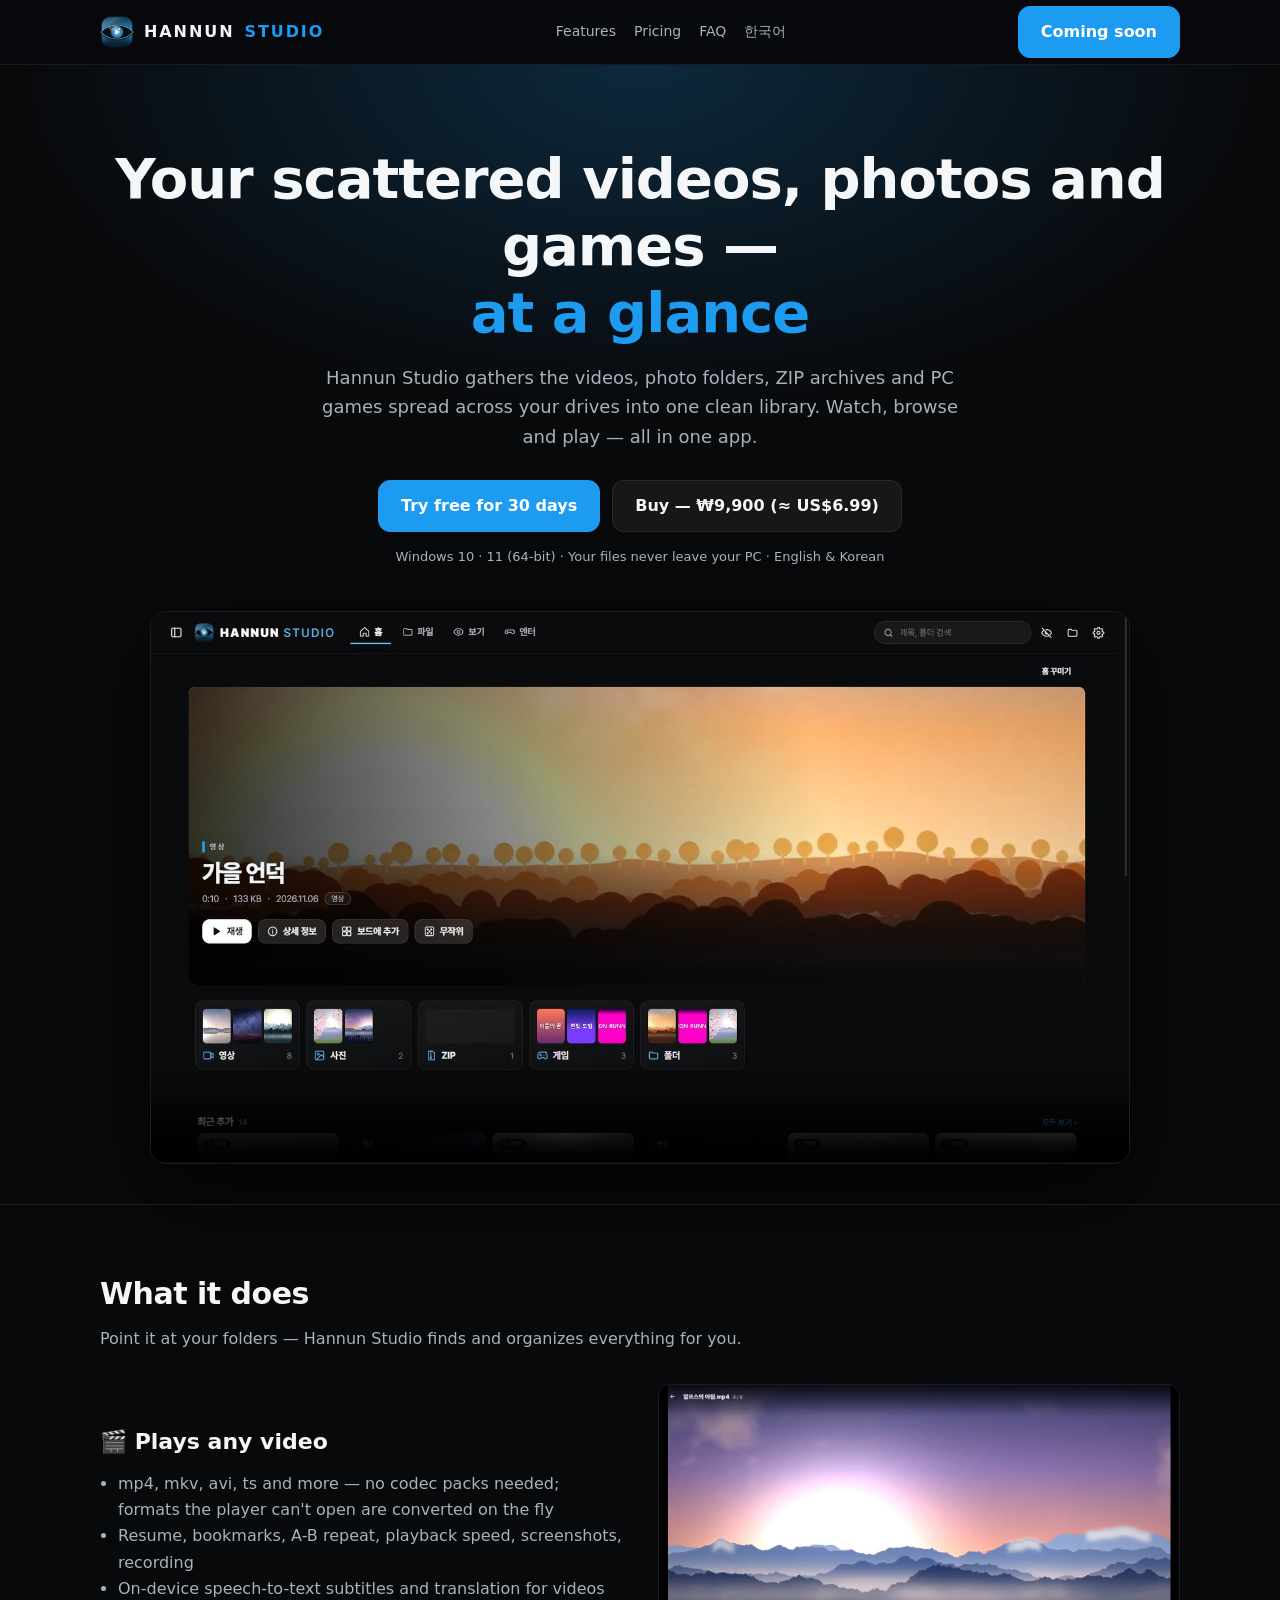
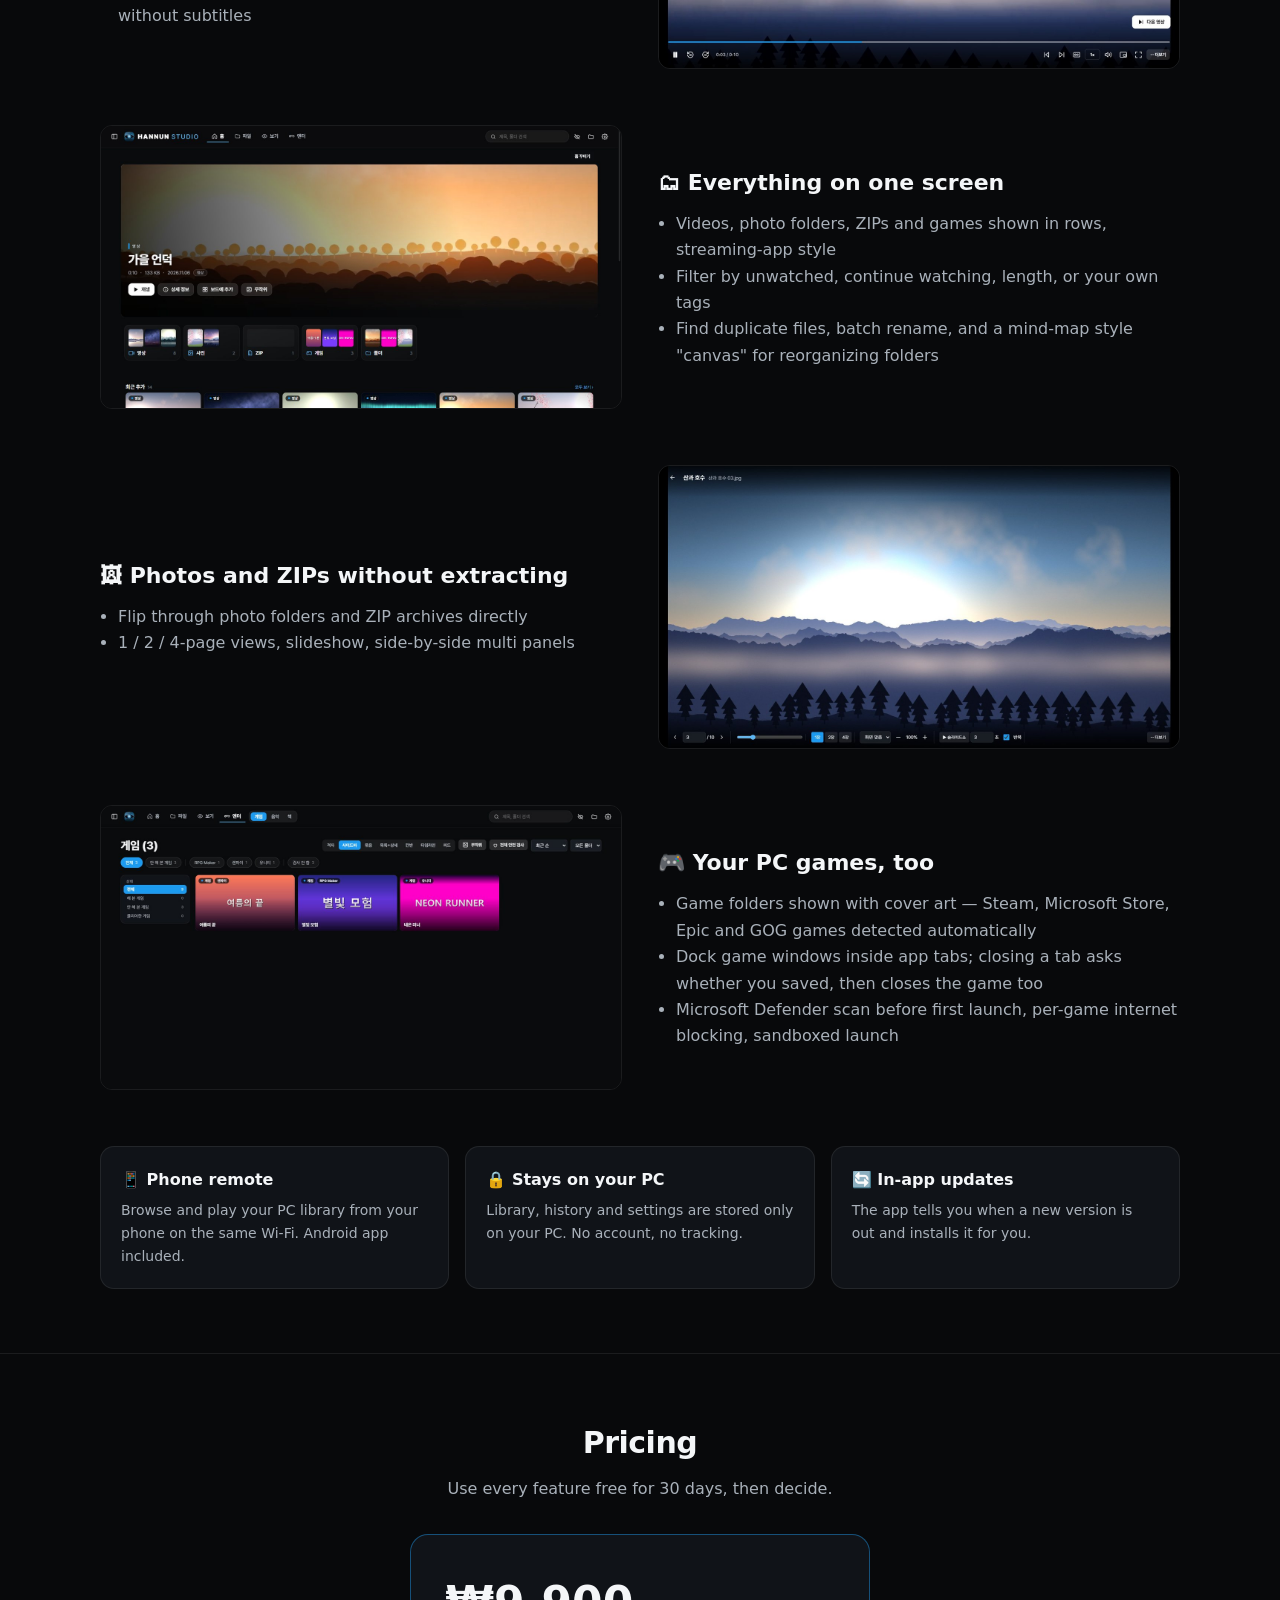
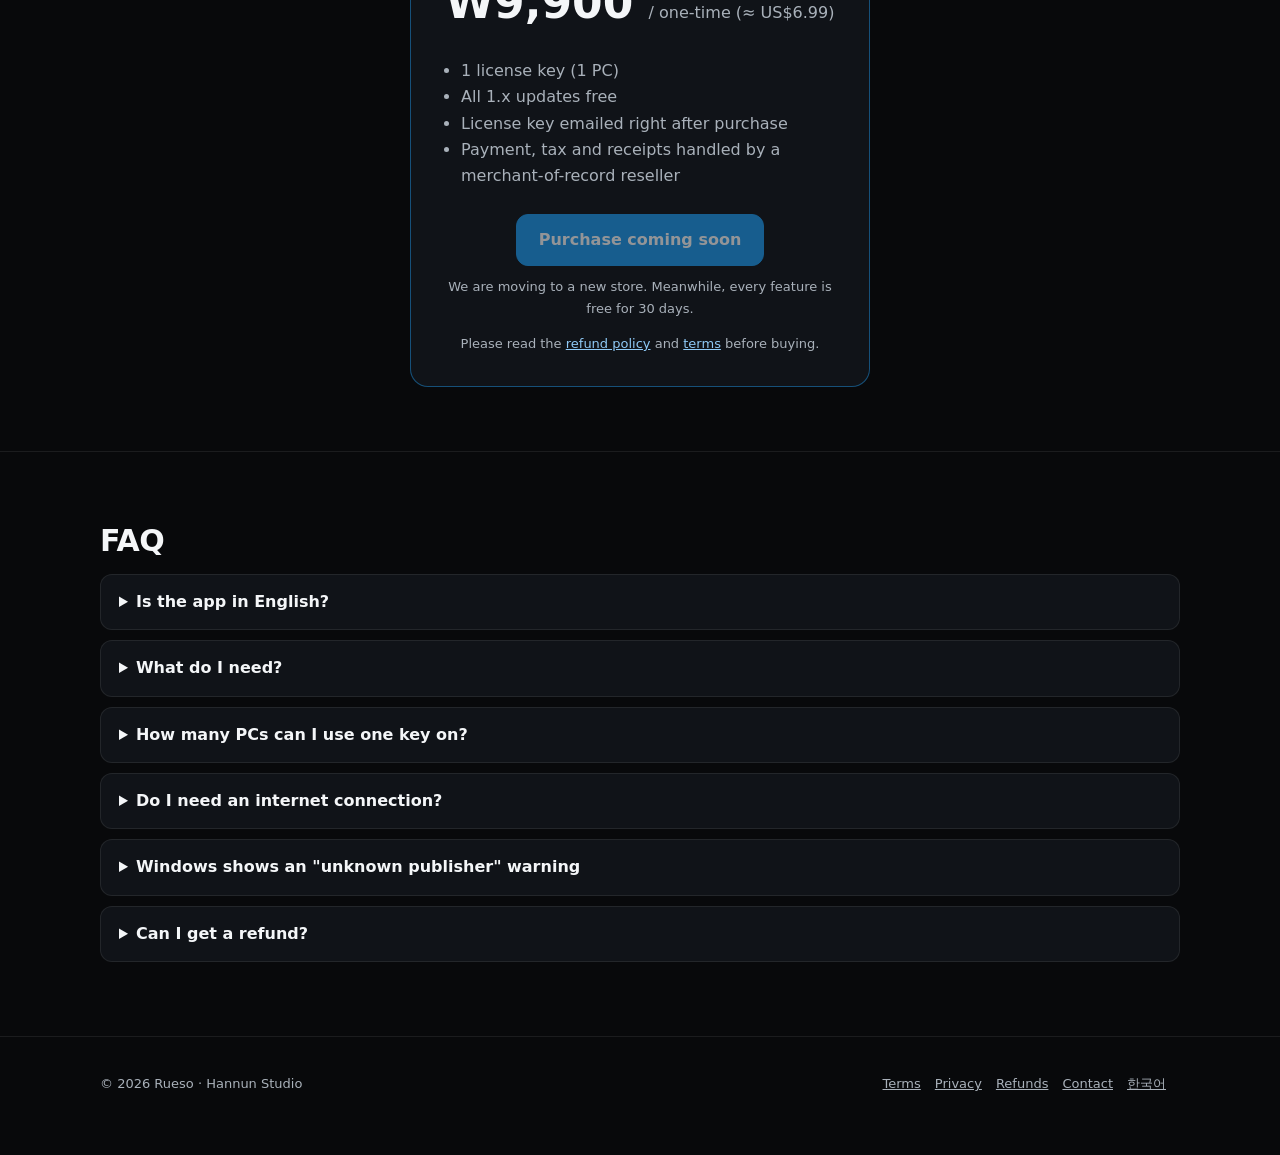
==== commit ccc07681: "Site: show Rueso only; buy buttons say coming soon (Lemon Squeezy store closed)" ====
--- a/en/index.html
+++ b/en/index.html
@@ -12,7 +12,7 @@
 <header class="top"><div class="wrap">
   <a class="brand" href="./"><img src="../img/logo.png" alt="">HANNUN <span>STUDIO</span></a>
   <nav class="links"><a href="#features">Features</a><a href="#price">Pricing</a><a href="#faq">FAQ</a><a href="../">한국어</a></nav>
-  <a class="btn primary" href="https://hannunstudio.lemonsqueezy.com/">Buy</a>
+  <a class="btn primary" href="#price">Coming soon</a>
 </div></header>
 
 <div class="hero"><div class="wrap">
@@ -81,9 +81,10 @@
       <li>1 license key (1 PC)</li>
       <li>All 1.x updates free</li>
       <li>License key emailed right after purchase</li>
-      <li>Payment, tax and receipts handled by Lemon Squeezy; prices shown in your local currency at checkout</li>
+      <li>Payment, tax and receipts handled by a merchant-of-record reseller</li>
     </ul>
-    <a class="btn primary" href="https://hannunstudio.lemonsqueezy.com/">Buy now</a>
+    <span class="btn primary" aria-disabled="true" style="opacity:.55;cursor:default;pointer-events:none">Purchase coming soon</span>
+    <p style="color:var(--text2);font-size:13px;margin:10px 0 0">We are moving to a new store. Meanwhile, every feature is free for 30 days.</p>
     <p style="color:var(--text2);font-size:13px;margin:14px 0 0">Please read the <a href="refund.html">refund policy</a> and <a href="terms.html">terms</a> before buying.</p>
   </div>
 </div></section>
@@ -99,7 +100,7 @@
 </div></section>
 
 <footer><div class="wrap">
-  <div>© 2026 Taesung Yun (Rueso) · Hannun Studio</div>
+  <div>© 2026 Rueso · Hannun Studio</div>
   <div><a href="terms.html">Terms</a><a href="privacy.html">Privacy</a><a href="refund.html">Refunds</a><a href="mailto:yns747@gmail.com">Contact</a><a href="../">한국어</a></div>
 </div></footer>
 </body>
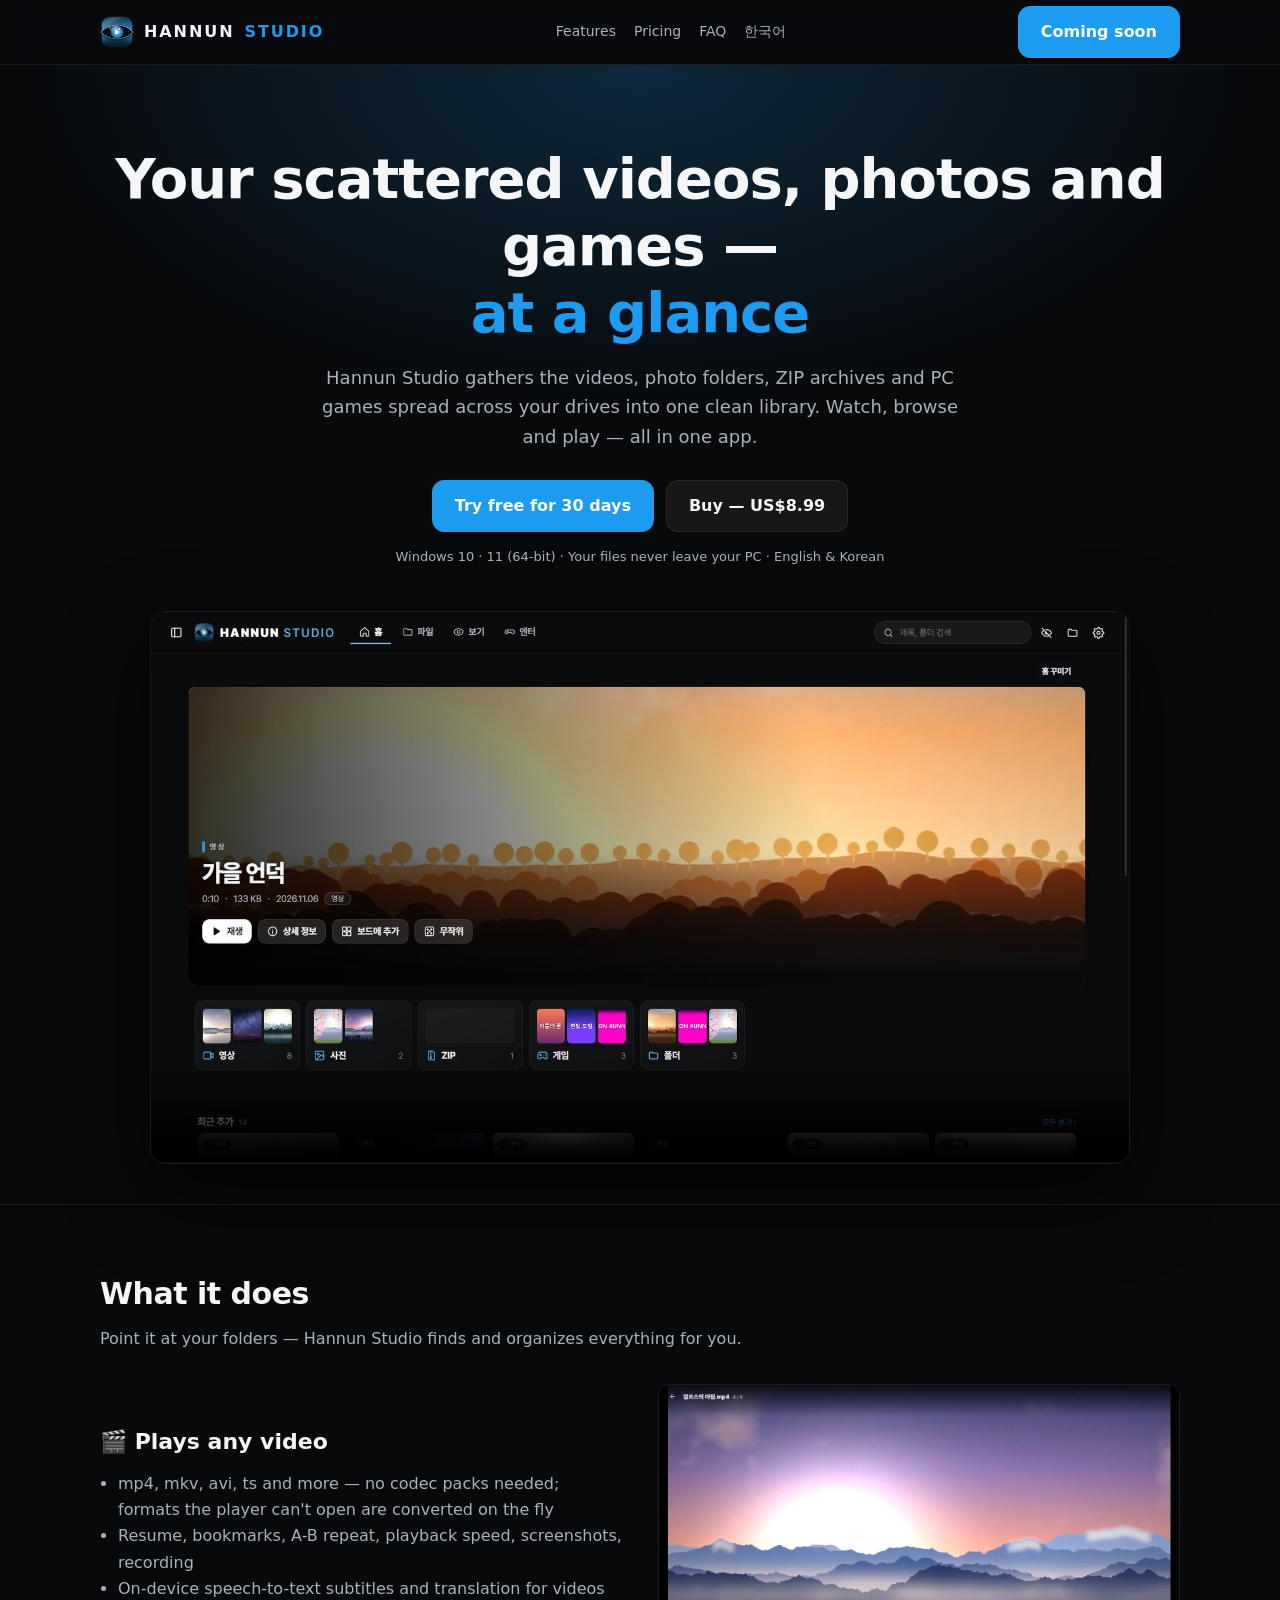
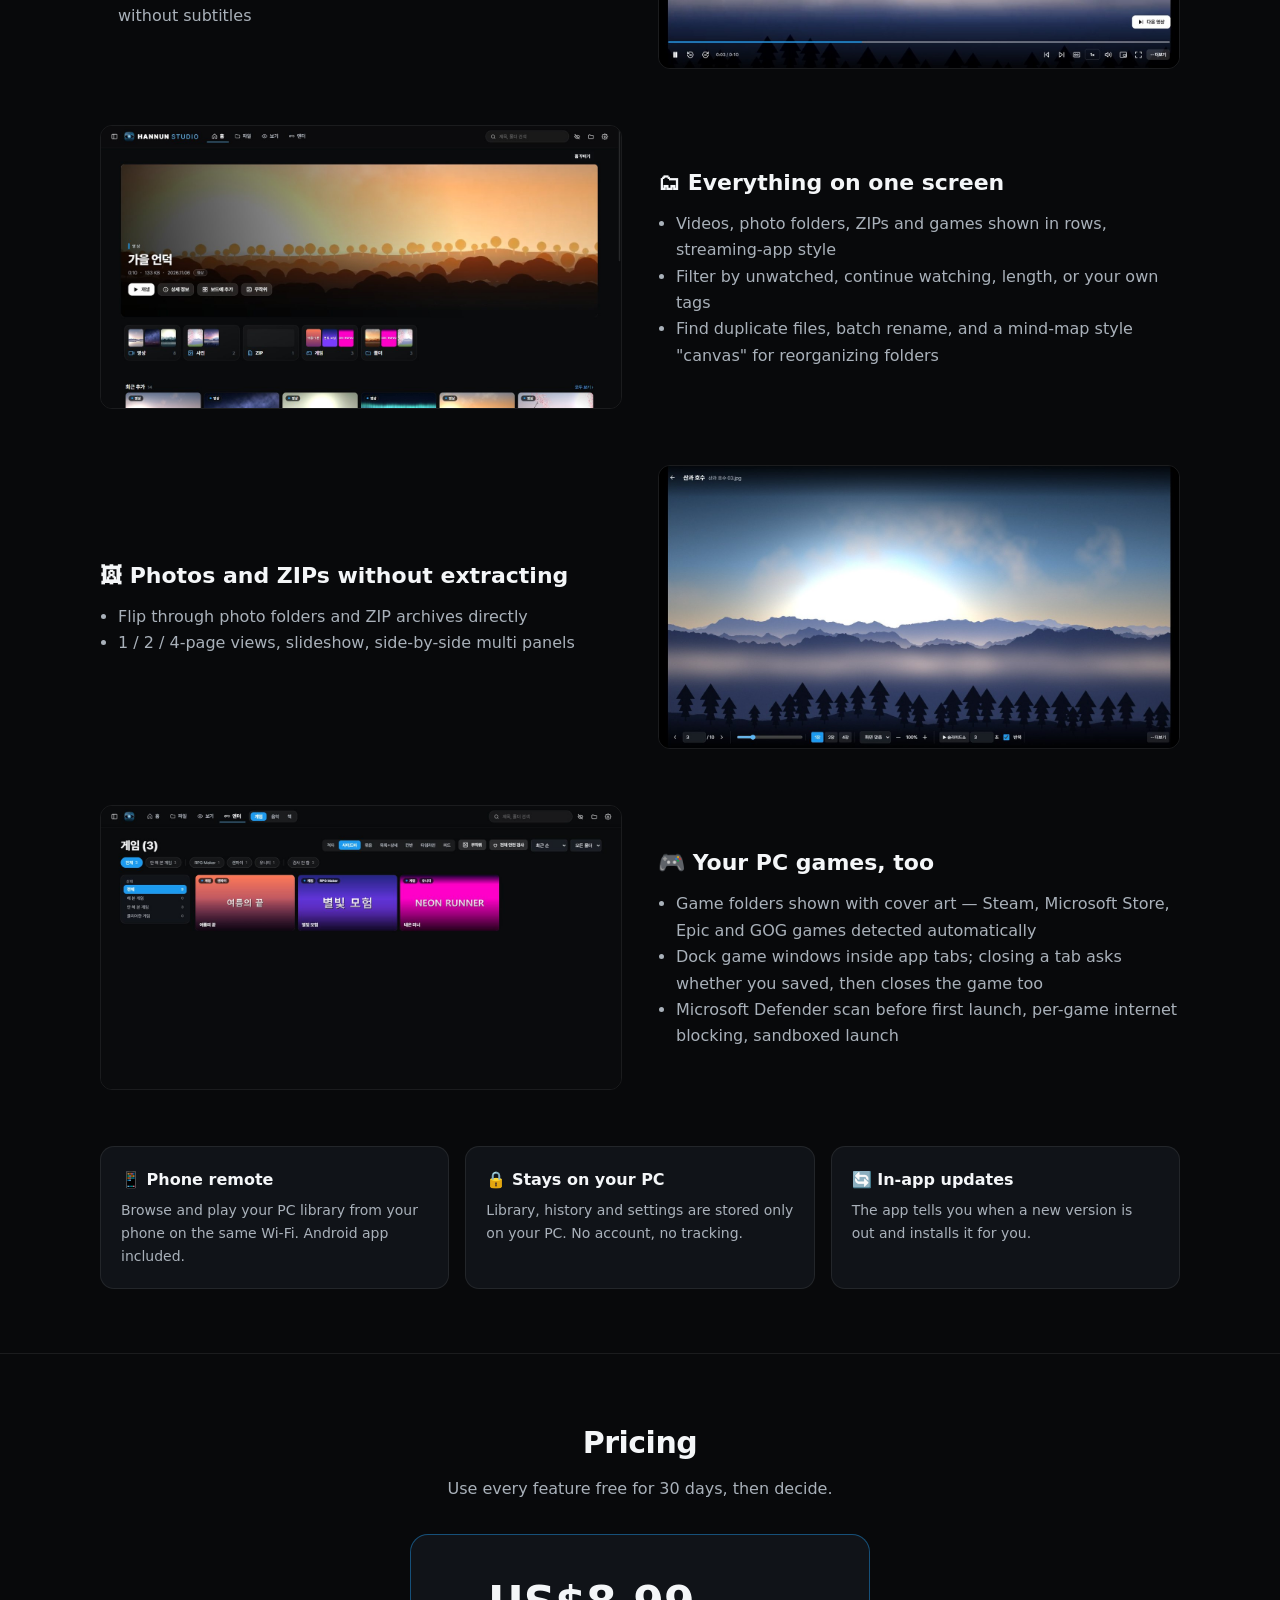
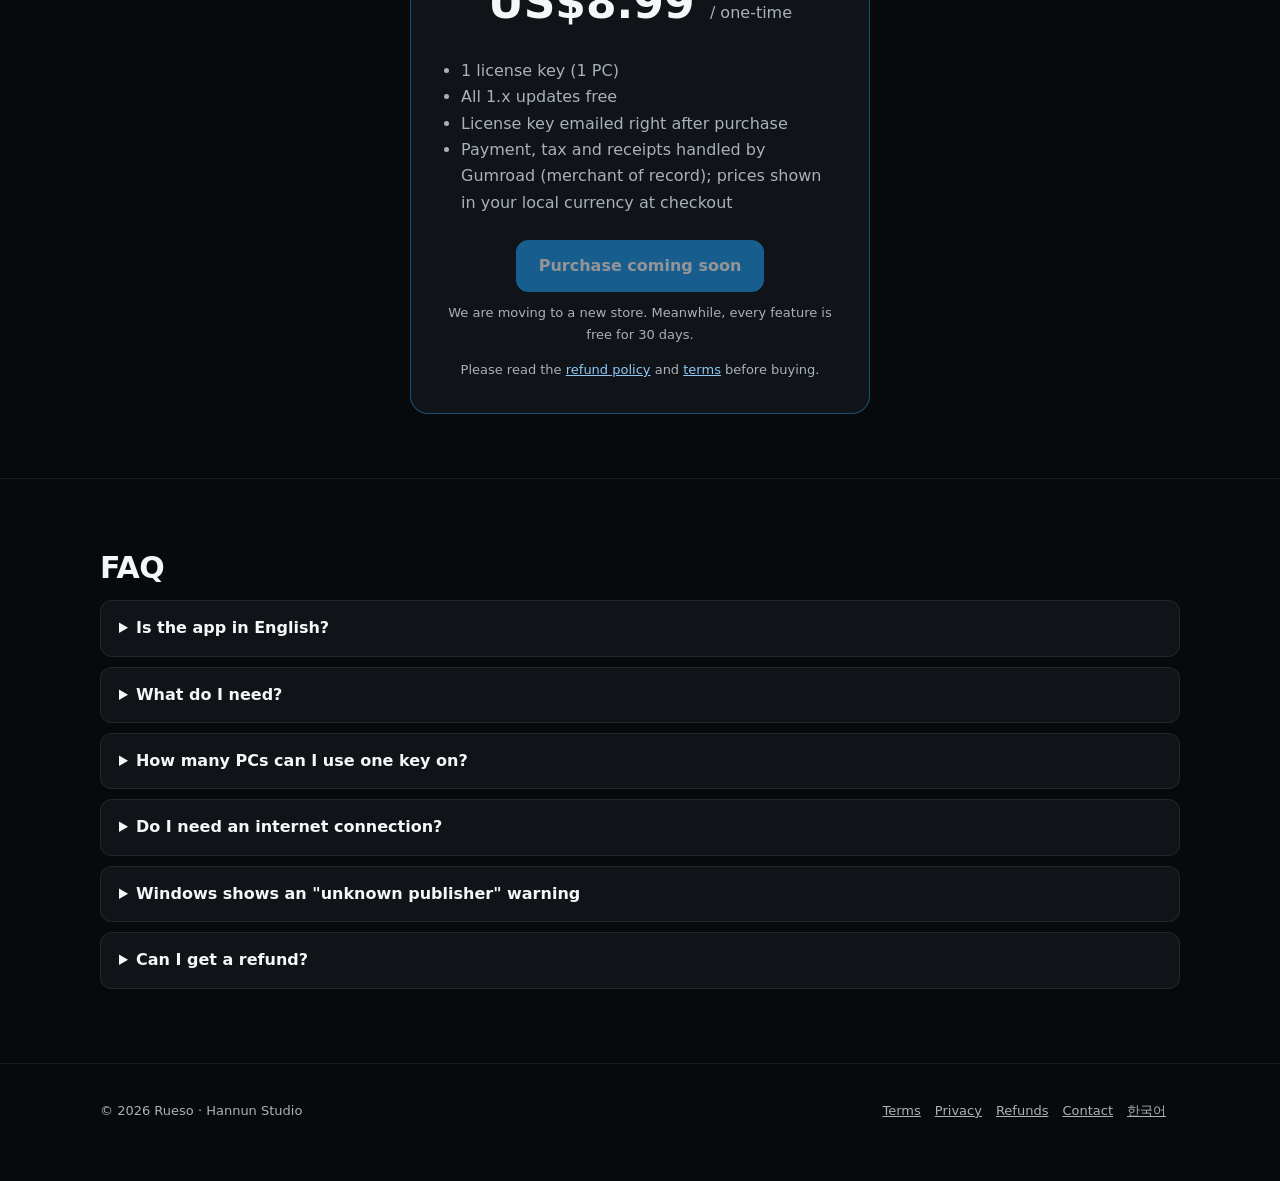
==== commit d348d518: "Site: prices ₩12,900 / US$8.99, Gumroad as merchant of record in terms, privacy and refunds" ====
--- a/en/index.html
+++ b/en/index.html
@@ -20,7 +20,7 @@
   <p>Hannun Studio gathers the videos, photo folders, ZIP archives and PC games spread across your drives into one clean library. Watch, browse and play — all in one app.</p>
   <div class="cta">
     <a class="btn primary" href="https://github.com/hannunstudio/hannunstudio.github.io/releases/latest/download/HannunStudio-Setup.exe">Try free for 30 days</a>
-    <a class="btn" href="#price">Buy — ₩9,900 (≈ US$6.99)</a>
+    <a class="btn" href="#price">Buy — US$8.99</a>
   </div>
   <small>Windows 10 · 11 (64-bit) · Your files never leave your PC · English &amp; Korean</small>
   <div class="video"><video src="../img/promo.mp4" poster="../img/banner.jpg" autoplay muted loop playsinline controls></video></div>
@@ -76,12 +76,12 @@
   <h2 style="text-align:center">Pricing</h2>
   <p class="lead" style="text-align:center">Use every feature free for 30 days, then decide.</p>
   <div class="price">
-    <div class="amt">₩9,900 <small>/ one-time (≈ US$6.99)</small></div>
+    <div class="amt">US$8.99 <small>/ one-time</small></div>
     <ul>
       <li>1 license key (1 PC)</li>
       <li>All 1.x updates free</li>
       <li>License key emailed right after purchase</li>
-      <li>Payment, tax and receipts handled by a merchant-of-record reseller</li>
+      <li>Payment, tax and receipts handled by Gumroad (merchant of record); prices shown in your local currency at checkout</li>
     </ul>
     <span class="btn primary" aria-disabled="true" style="opacity:.55;cursor:default;pointer-events:none">Purchase coming soon</span>
     <p style="color:var(--text2);font-size:13px;margin:10px 0 0">We are moving to a new store. Meanwhile, every feature is free for 30 days.</p>
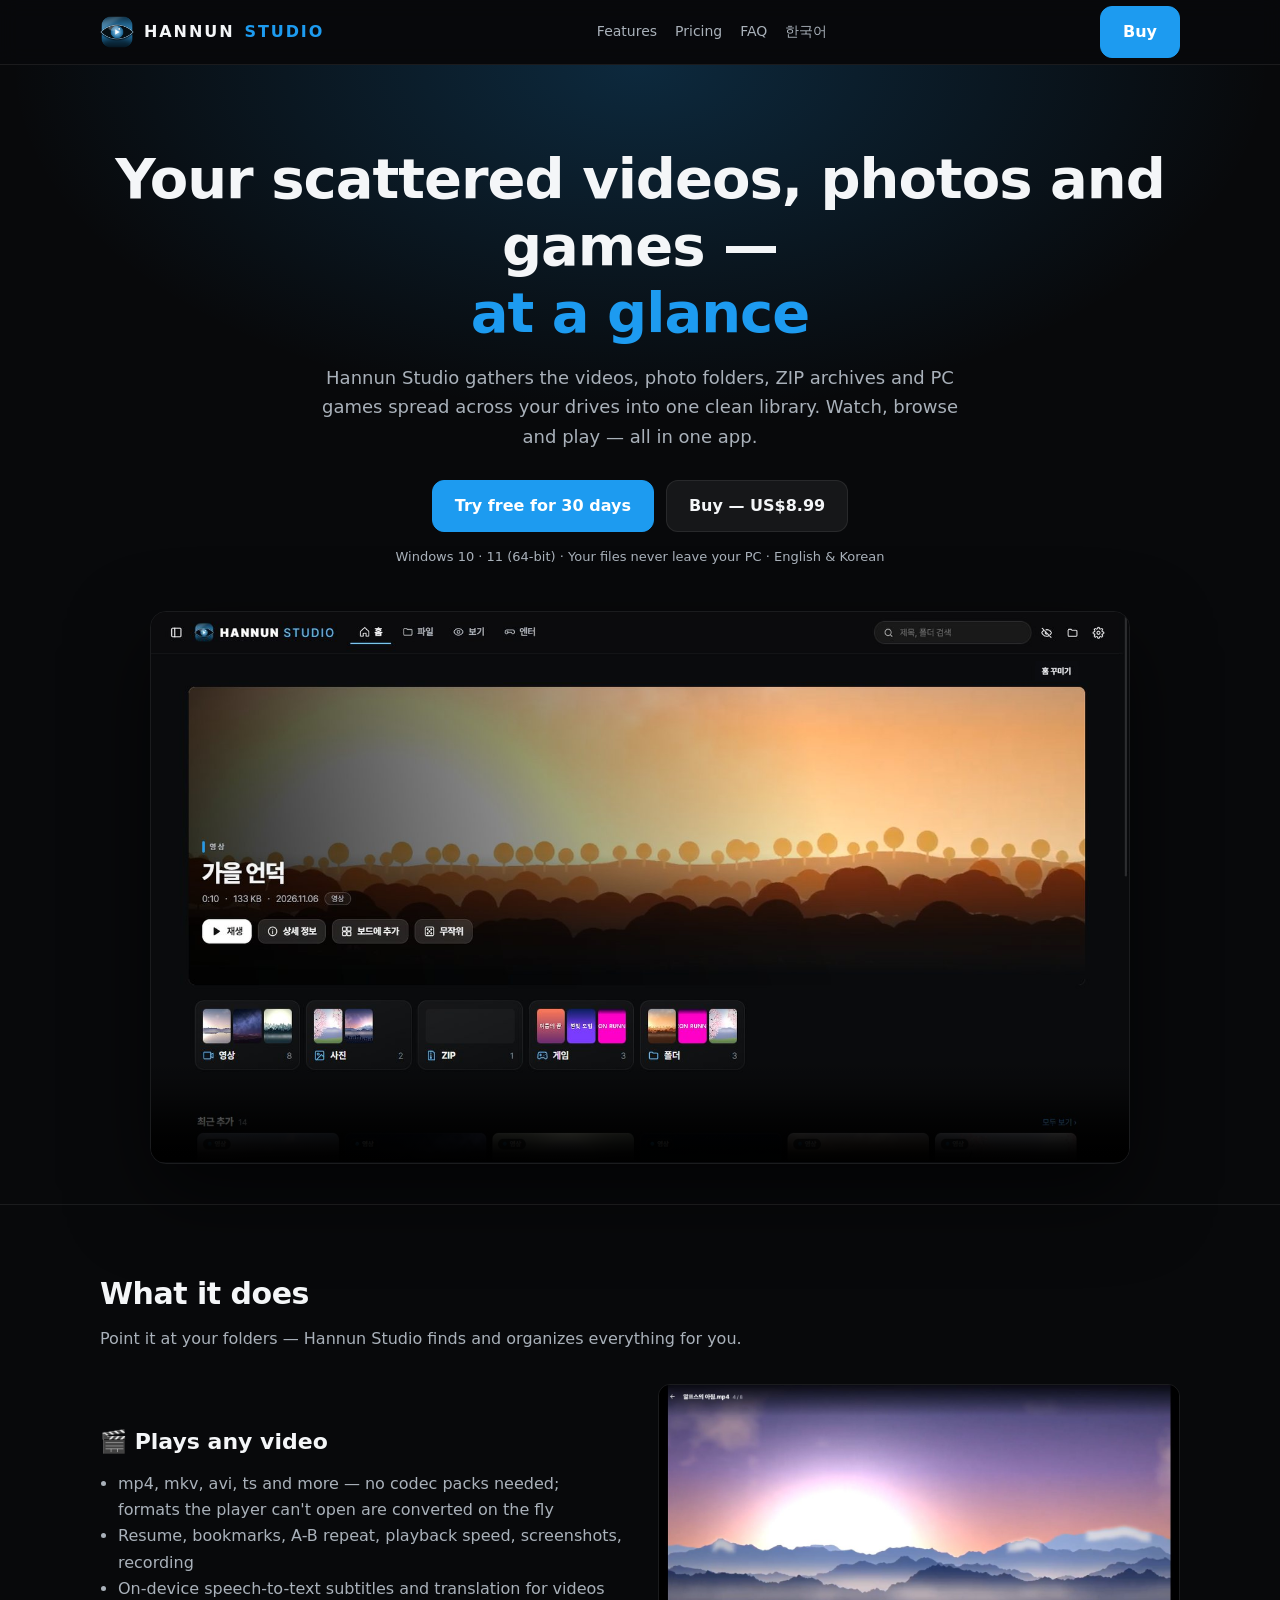
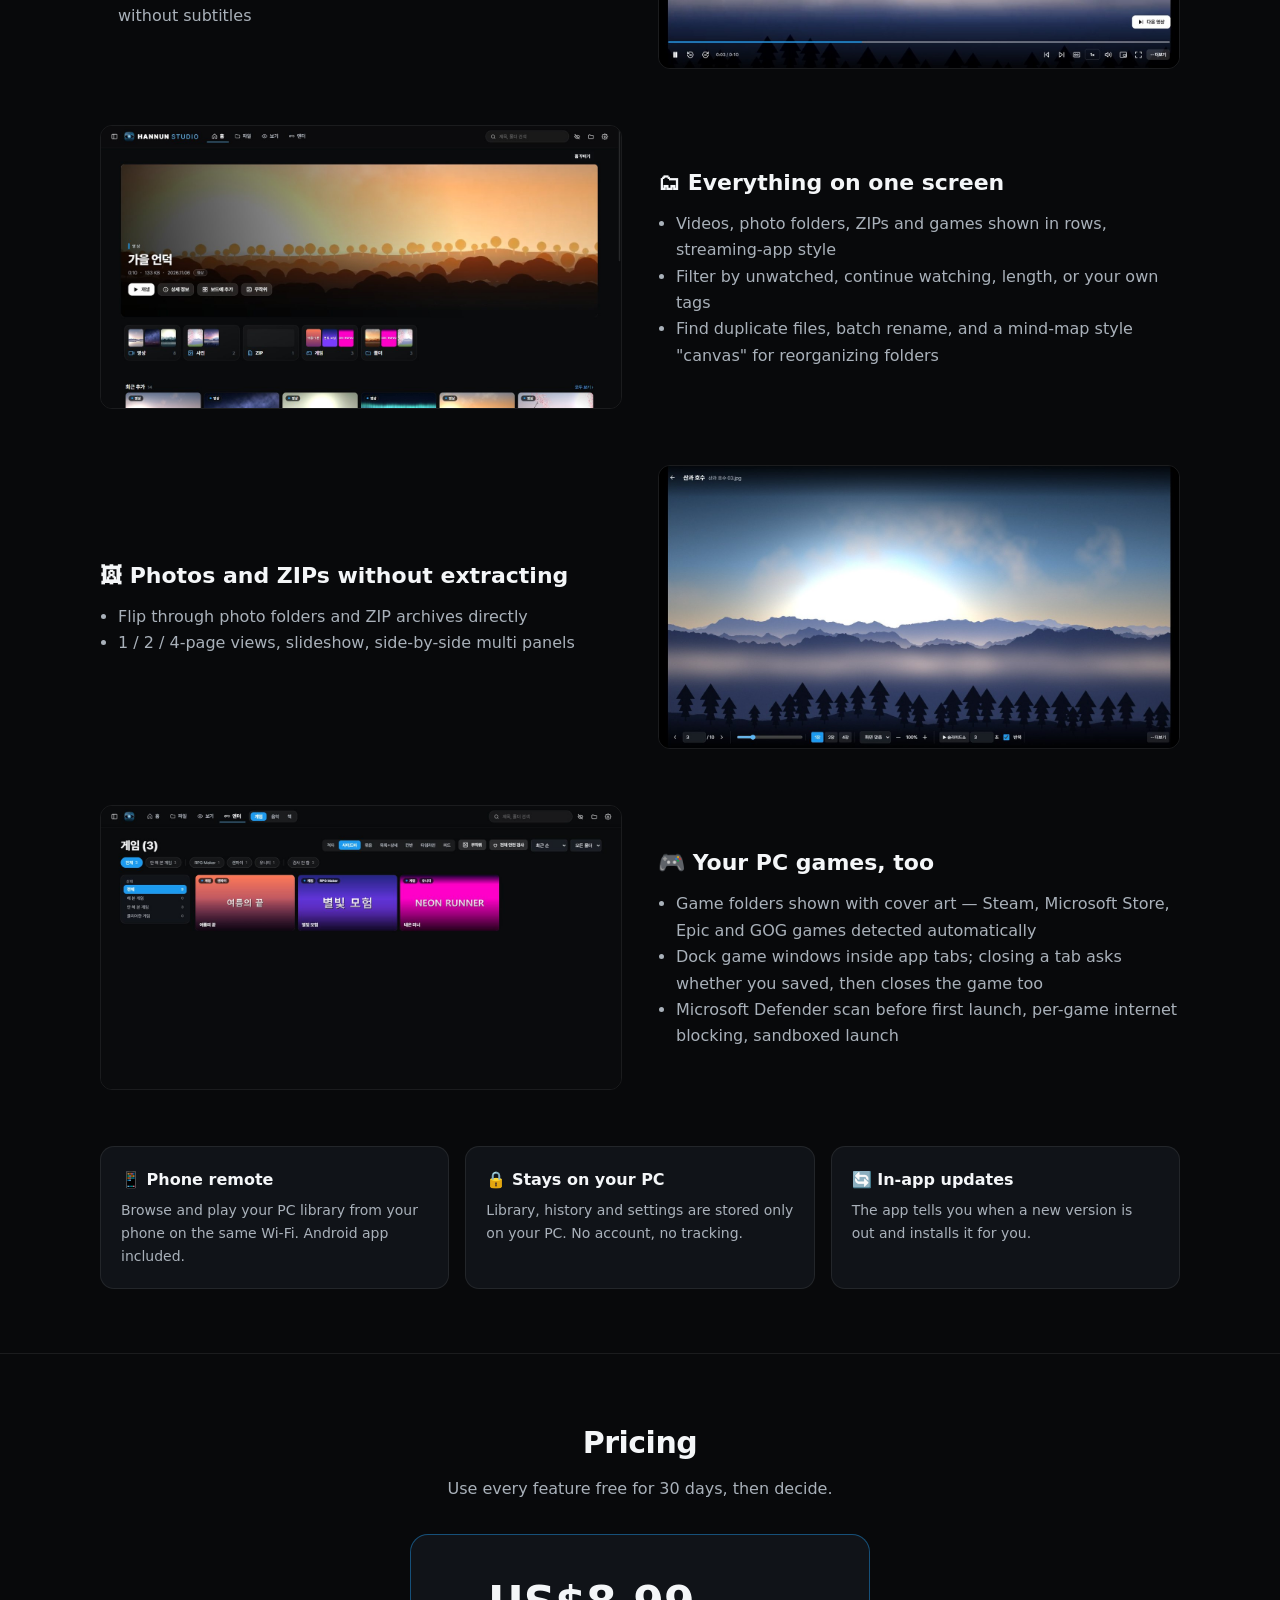
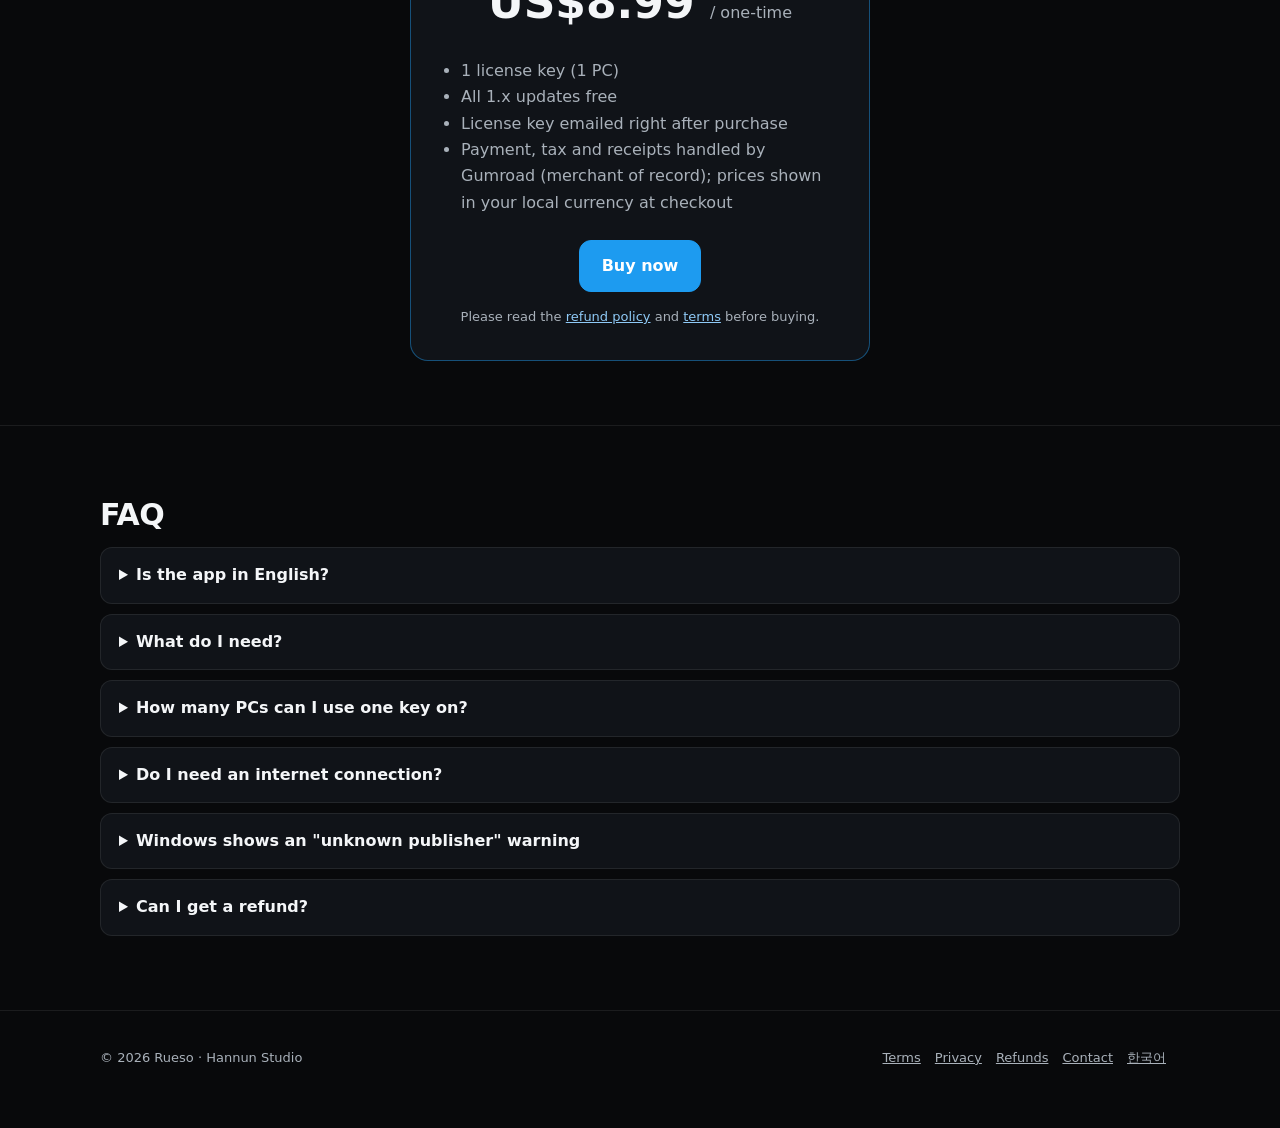
==== commit 12d05194: "Site: buy buttons link to Gumroad (push when products are published)" ====
--- a/en/index.html
+++ b/en/index.html
@@ -12,7 +12,7 @@
 <header class="top"><div class="wrap">
   <a class="brand" href="./"><img src="../img/logo.png" alt="">HANNUN <span>STUDIO</span></a>
   <nav class="links"><a href="#features">Features</a><a href="#price">Pricing</a><a href="#faq">FAQ</a><a href="../">한국어</a></nav>
-  <a class="btn primary" href="#price">Coming soon</a>
+  <a class="btn primary" href="https://8444065425927.gumroad.com/l/hannunstudio-en">Buy</a>
 </div></header>
 
 <div class="hero"><div class="wrap">
@@ -83,8 +83,7 @@
       <li>License key emailed right after purchase</li>
       <li>Payment, tax and receipts handled by Gumroad (merchant of record); prices shown in your local currency at checkout</li>
     </ul>
-    <span class="btn primary" aria-disabled="true" style="opacity:.55;cursor:default;pointer-events:none">Purchase coming soon</span>
-    <p style="color:var(--text2);font-size:13px;margin:10px 0 0">We are moving to a new store. Meanwhile, every feature is free for 30 days.</p>
+    <a class="btn primary" href="https://8444065425927.gumroad.com/l/hannunstudio-en">Buy now</a>
     <p style="color:var(--text2);font-size:13px;margin:14px 0 0">Please read the <a href="refund.html">refund policy</a> and <a href="terms.html">terms</a> before buying.</p>
   </div>
 </div></section>
